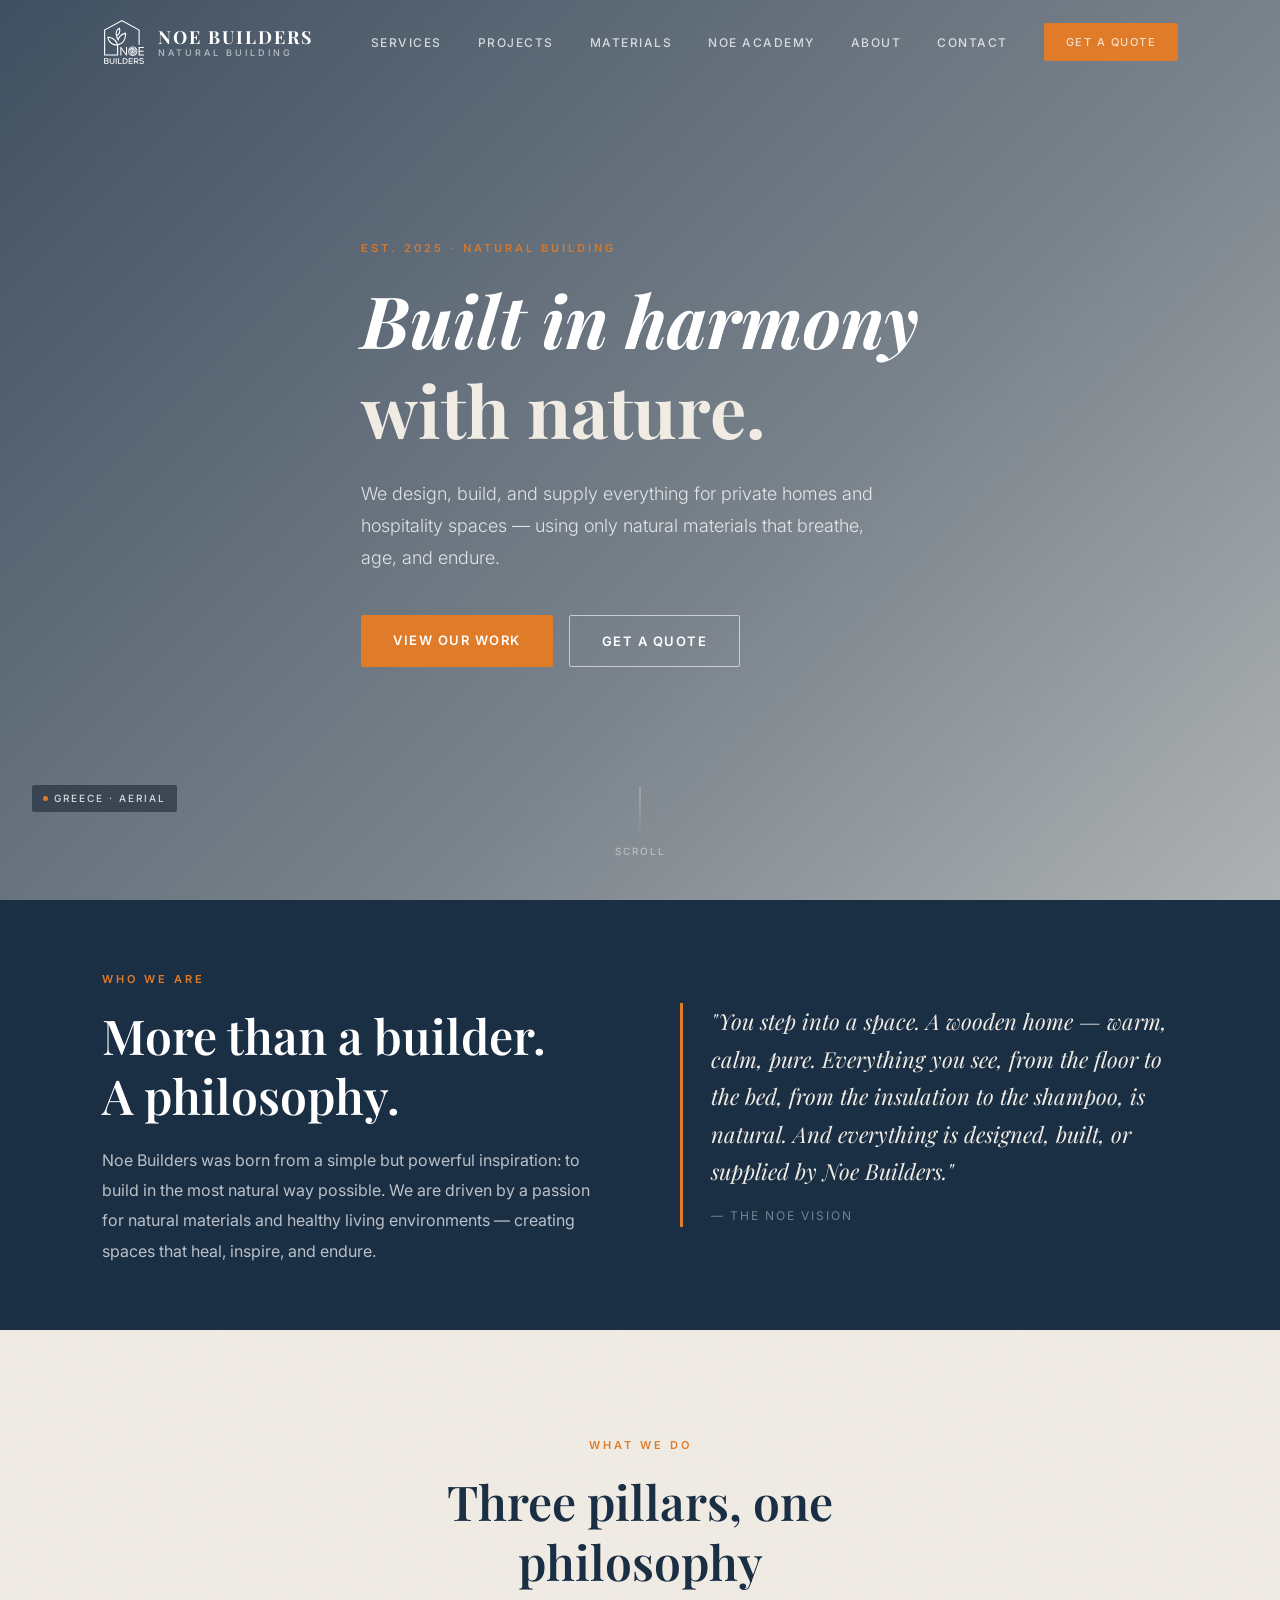
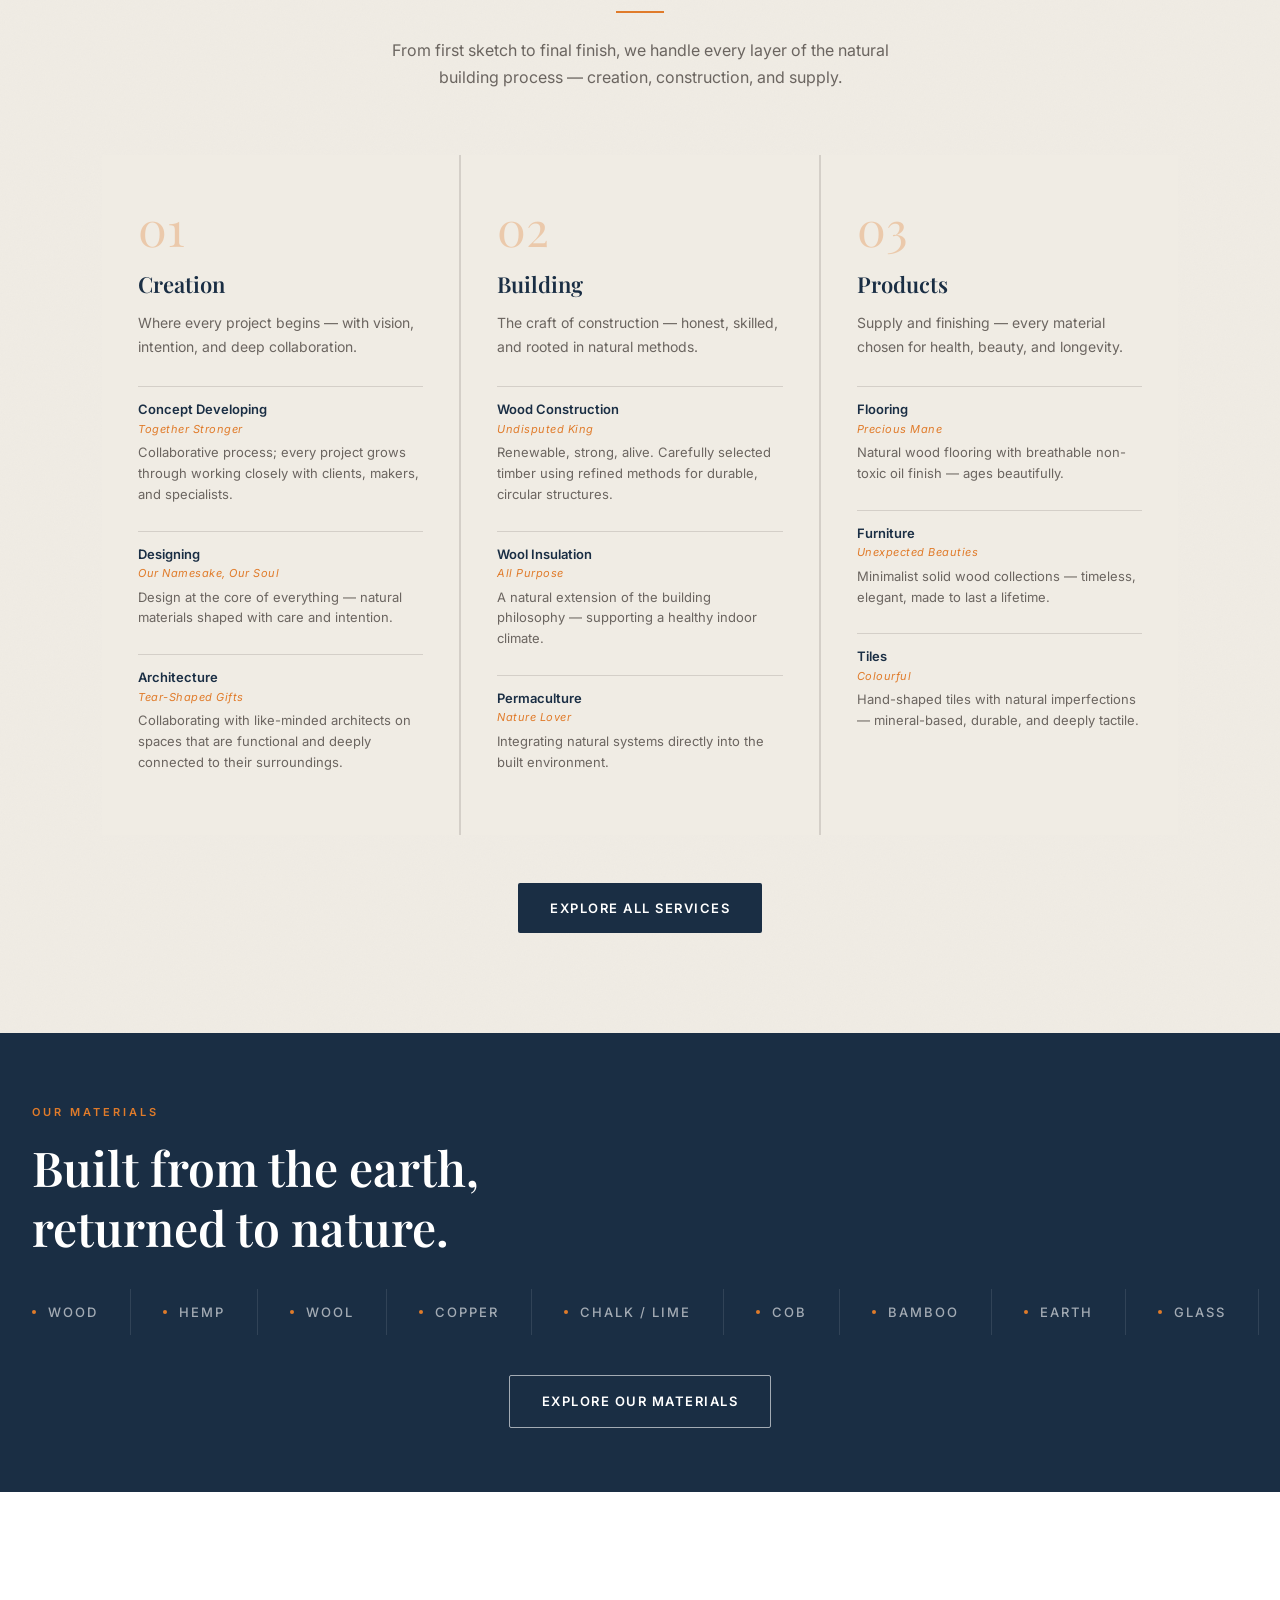
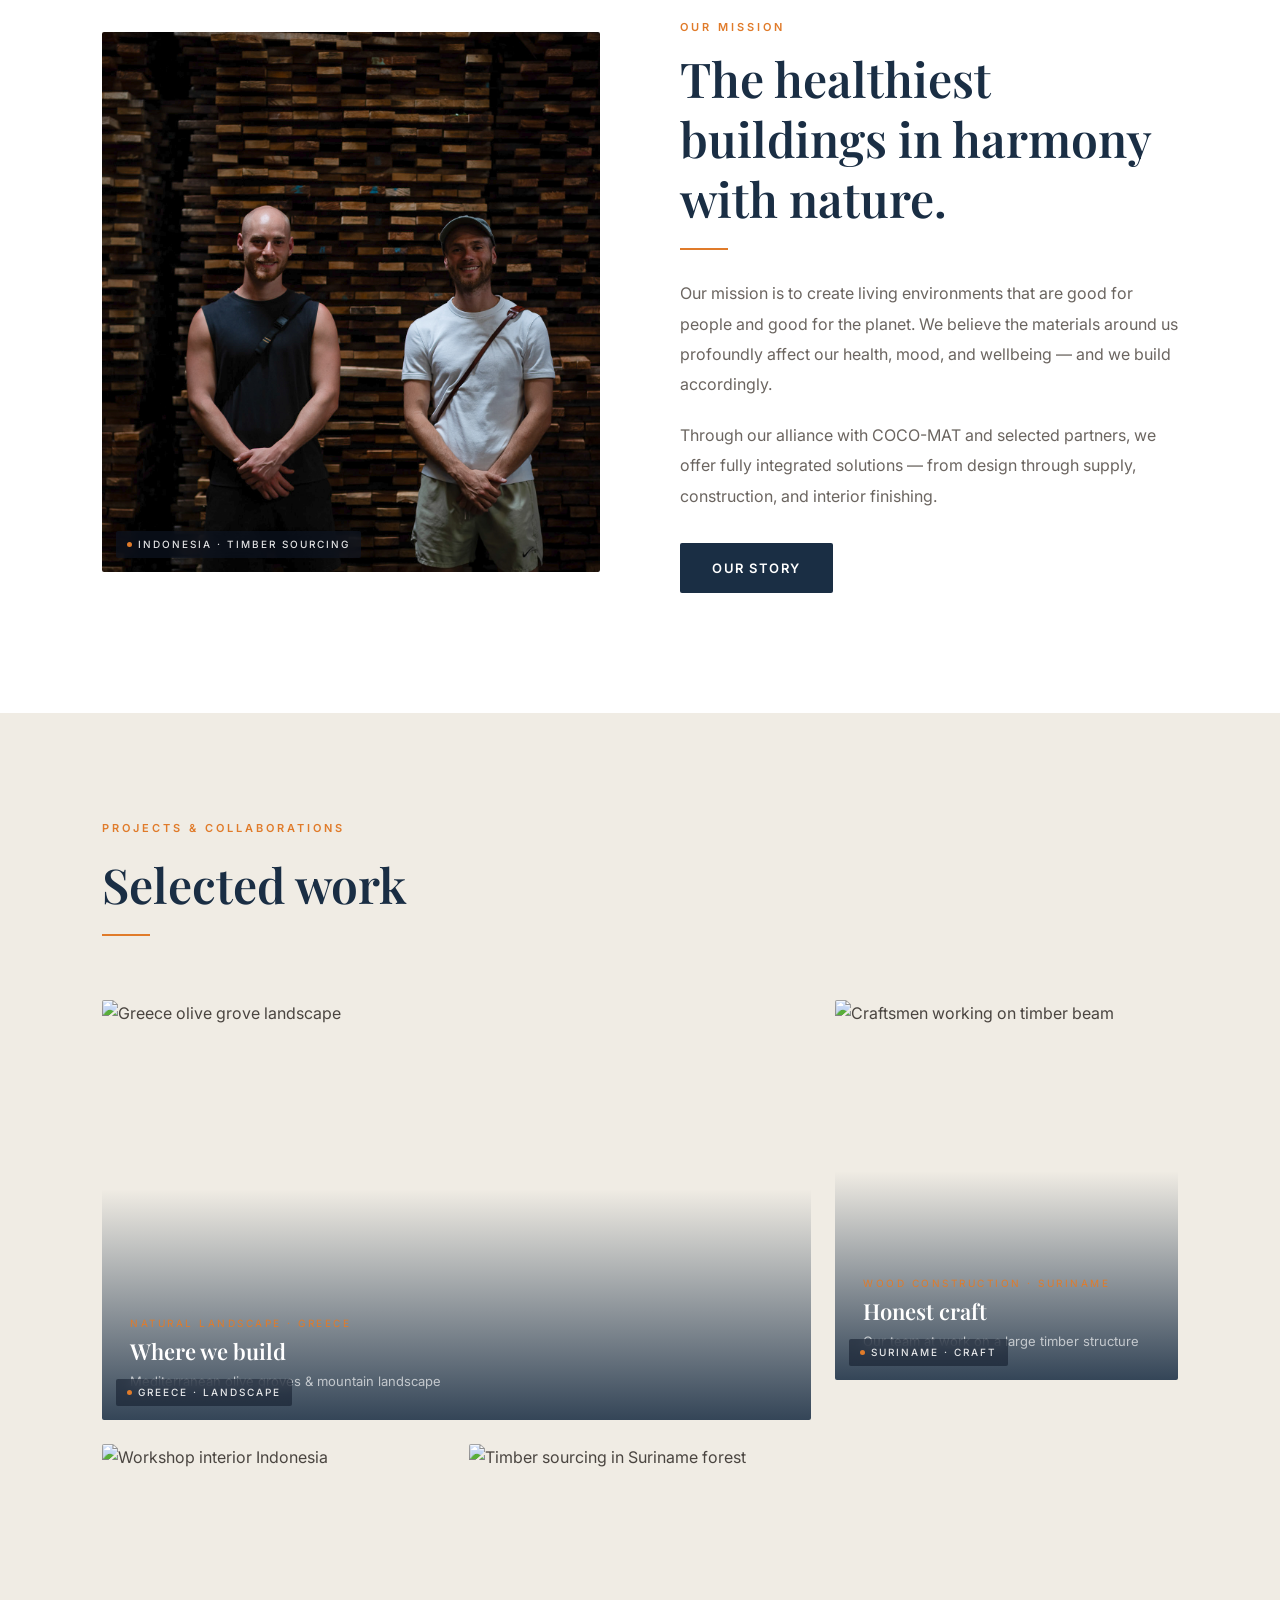
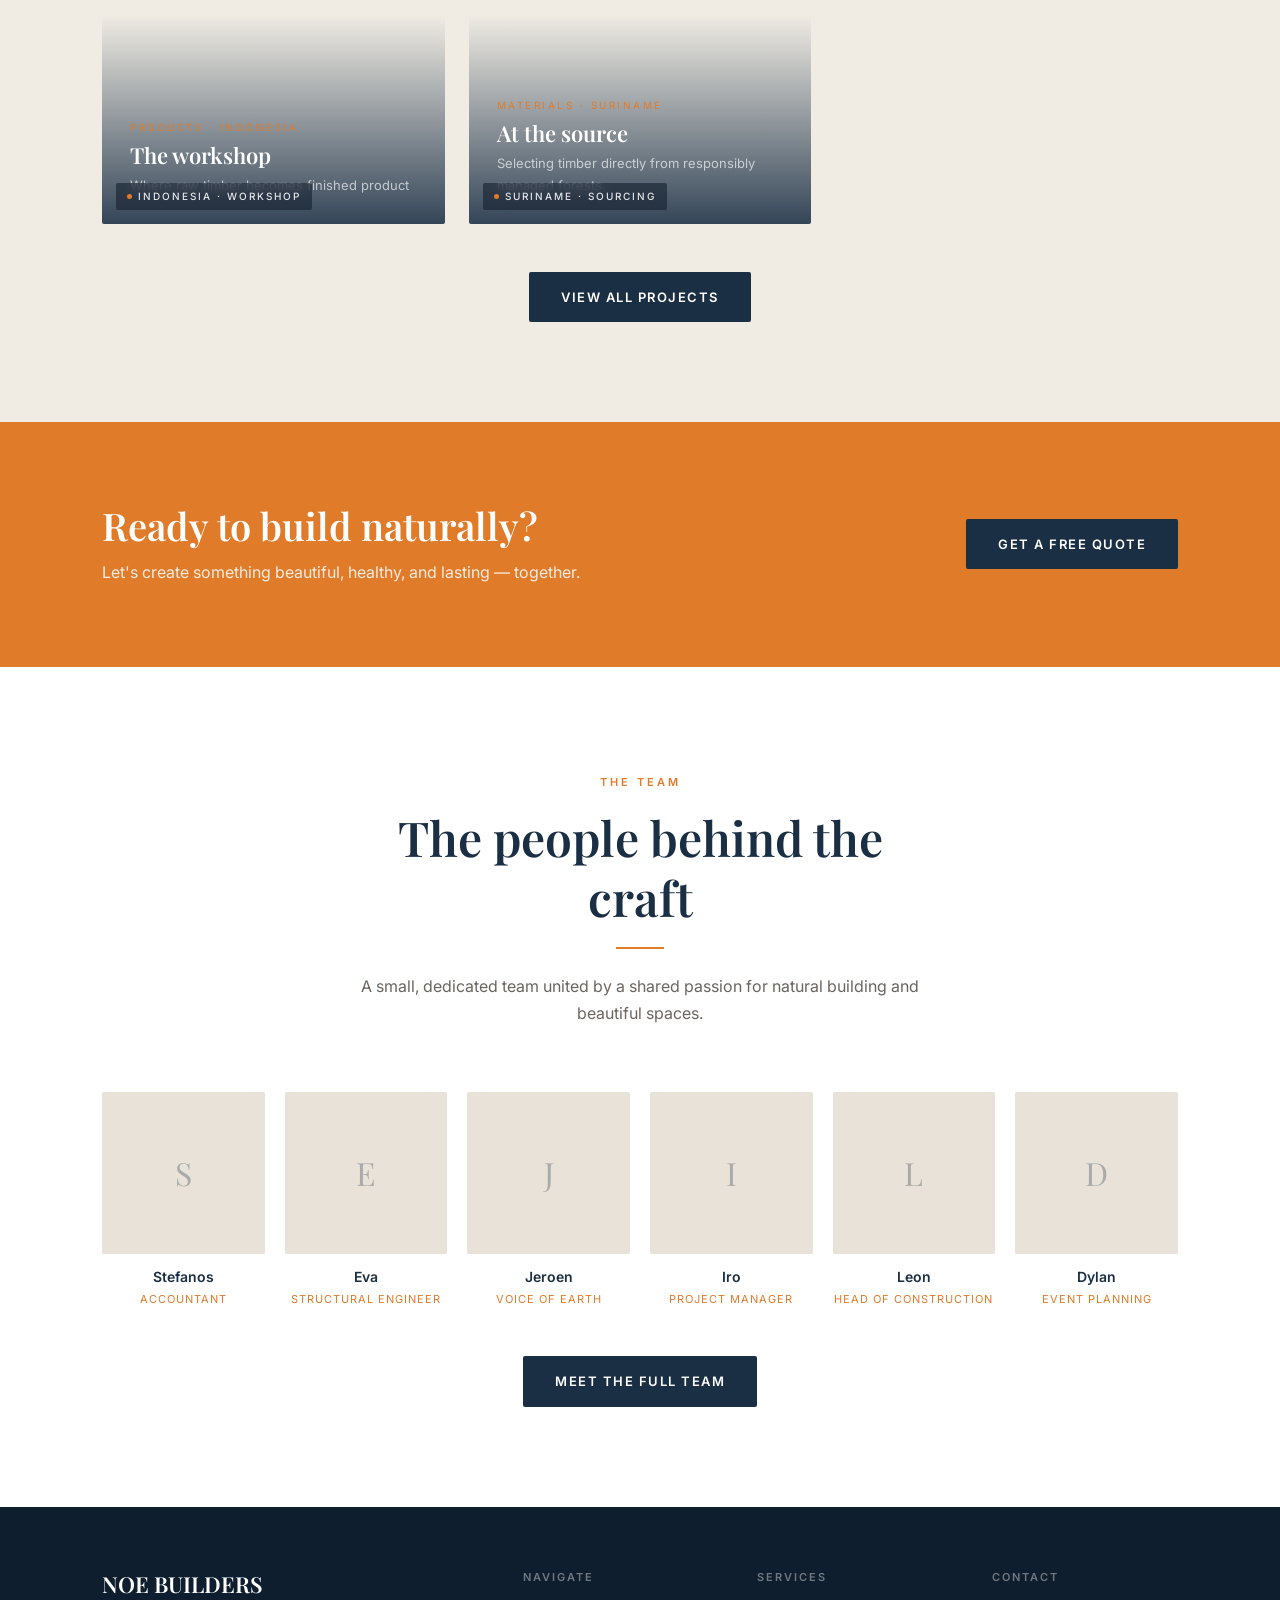
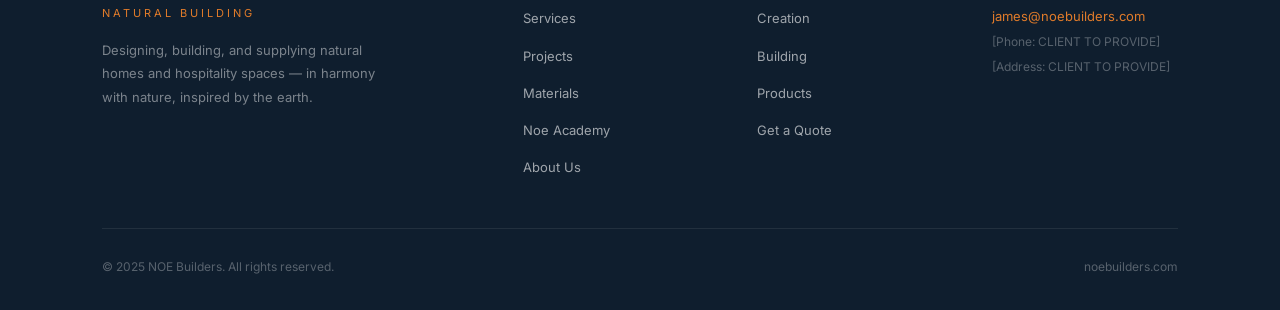
==== docs/index.html @ f9183881 "Add docs folder for GitHub Pages" ====
<!DOCTYPE html>
<html lang="en">
<head>
  <meta charset="UTF-8" />
  <meta name="viewport" content="width=device-width, initial-scale=1.0" />
  <title>NOE Builders — Natural Building</title>
  <meta name="description" content="NOE Builders — full-scale natural construction company designing, building, and supplying natural homes and hospitality spaces in harmony with nature." />
  <link rel="stylesheet" href="css/style.css" />
  <style>
    /* Fade-in animation */
    .fade-in { opacity: 0; transform: translateY(24px); transition: opacity 0.7s ease, transform 0.7s ease; }
    .fade-in.visible { opacity: 1; transform: translateY(0); }
    .fade-in-delay-1 { transition-delay: 0.1s; }
    .fade-in-delay-2 { transition-delay: 0.2s; }
    .fade-in-delay-3 { transition-delay: 0.3s; }
  </style>
</head>
<body>

  <!-- ══════════════════════════════════════════
       NAVIGATION
  ══════════════════════════════════════════ -->
  <nav class="navbar">
    <div class="container nav-inner">
      <a href="index.html" class="nav-logo">
        <div class="nav-logo-icon"><img src="images/logo.svg" alt="NOE Builders Logo" /></div>
        <div class="nav-logo-text">
          <span class="nav-logo-name">NOE BUILDERS</span>
          <span class="nav-logo-tagline">Natural Building</span>
        </div>
      </a>

      <ul class="nav-links">
        <li><a href="services.html">Services</a></li>
        <li><a href="projects.html">Projects</a></li>
        <li><a href="materials.html">Materials</a></li>
        <li><a href="academy.html">Noe Academy</a></li>
        <li><a href="about.html">About</a></li>
        <li><a href="contact.html">Contact</a></li>
        <li><a href="quote.html" class="btn btn-primary nav-cta">Get a Quote</a></li>
      </ul>

      <div class="hamburger" aria-label="Menu">
        <span></span><span></span><span></span>
      </div>
    </div>
  </nav>

  <!-- ══════════════════════════════════════════
       HERO
  ══════════════════════════════════════════ -->
  <section class="hero">
    <div class="hero-bg" style="background-image: url('images/projects/DJI_0879.jpg');"></div>
    <div class="hero-overlay"></div>
    <div class="hero-watermark">Greece · Aerial</div>
    <div class="container hero-content">
      <span class="section-label">Est. 2025 · Natural Building</span>
      <h1>Built in harmony<br><em>with nature.</em></h1>
      <p class="hero-sub">We design, build, and supply everything for private homes and hospitality spaces — using only natural materials that breathe, age, and endure.</p>
      <div class="hero-actions">
        <a href="projects.html" class="btn btn-primary">View Our Work</a>
        <a href="quote.html" class="btn btn-outline">Get a Quote</a>
      </div>
    </div>
    <div class="hero-scroll">
      <div class="scroll-line"></div>
      <span>Scroll</span>
    </div>
  </section>

  <!-- ══════════════════════════════════════════
       INTRO STRIP
  ══════════════════════════════════════════ -->
  <section class="intro-strip">
    <div class="container">
      <div class="intro-text fade-in">
        <span class="section-label" style="color:#e07b2a">Who We Are</span>
        <h2 style="color:#fff">More than a builder.<br>A philosophy.</h2>
        <p style="margin-top:16px">Noe Builders was born from a simple but powerful inspiration: to build in the most natural way possible. We are driven by a passion for natural materials and healthy living environments — creating spaces that heal, inspire, and endure.</p>
      </div>
      <div class="intro-quote fade-in fade-in-delay-1">
        <blockquote>
          "You step into a space. A wooden home — warm, calm, pure. Everything you see, from the floor to the bed, from the insulation to the shampoo, is natural. And everything is designed, built, or supplied by Noe Builders."
        </blockquote>
        <cite>— The NOE Vision</cite>
      </div>
    </div>
  </section>

  <!-- ══════════════════════════════════════════
       SERVICES OVERVIEW
  ══════════════════════════════════════════ -->
  <section class="services-overview">
    <div class="container">
      <div class="section-header fade-in">
        <span class="section-label">What We Do</span>
        <h2>Three pillars, one philosophy</h2>
        <div class="divider"></div>
        <p>From first sketch to final finish, we handle every layer of the natural building process — creation, construction, and supply.</p>
      </div>

      <div class="pillars">
        <!-- Pillar 1 -->
        <div class="pillar fade-in">
          <div class="pillar-num">01</div>
          <h3>Creation</h3>
          <p>Where every project begins — with vision, intention, and deep collaboration.</p>
          <div class="pillar-services">
            <div class="pillar-service">
              <h4>Concept Developing</h4>
              <div class="service-tagline">Together Stronger</div>
              <p>Collaborative process; every project grows through working closely with clients, makers, and specialists.</p>
            </div>
            <div class="pillar-service">
              <h4>Designing</h4>
              <div class="service-tagline">Our Namesake, Our Soul</div>
              <p>Design at the core of everything — natural materials shaped with care and intention.</p>
            </div>
            <div class="pillar-service">
              <h4>Architecture</h4>
              <div class="service-tagline">Tear-Shaped Gifts</div>
              <p>Collaborating with like-minded architects on spaces that are functional and deeply connected to their surroundings.</p>
            </div>
          </div>
        </div>

        <!-- Pillar 2 -->
        <div class="pillar fade-in fade-in-delay-1">
          <div class="pillar-num">02</div>
          <h3>Building</h3>
          <p>The craft of construction — honest, skilled, and rooted in natural methods.</p>
          <div class="pillar-services">
            <div class="pillar-service">
              <h4>Wood Construction</h4>
              <div class="service-tagline">Undisputed King</div>
              <p>Renewable, strong, alive. Carefully selected timber using refined methods for durable, circular structures.</p>
            </div>
            <div class="pillar-service">
              <h4>Wool Insulation</h4>
              <div class="service-tagline">All Purpose</div>
              <p>A natural extension of the building philosophy — supporting a healthy indoor climate.</p>
            </div>
            <div class="pillar-service">
              <h4>Permaculture</h4>
              <div class="service-tagline">Nature Lover</div>
              <p>Integrating natural systems directly into the built environment.</p>
            </div>
          </div>
        </div>

        <!-- Pillar 3 -->
        <div class="pillar fade-in fade-in-delay-2">
          <div class="pillar-num">03</div>
          <h3>Products</h3>
          <p>Supply and finishing — every material chosen for health, beauty, and longevity.</p>
          <div class="pillar-services">
            <div class="pillar-service">
              <h4>Flooring</h4>
              <div class="service-tagline">Precious Mane</div>
              <p>Natural wood flooring with breathable non-toxic oil finish — ages beautifully.</p>
            </div>
            <div class="pillar-service">
              <h4>Furniture</h4>
              <div class="service-tagline">Unexpected Beauties</div>
              <p>Minimalist solid wood collections — timeless, elegant, made to last a lifetime.</p>
            </div>
            <div class="pillar-service">
              <h4>Tiles</h4>
              <div class="service-tagline">Colourful</div>
              <p>Hand-shaped tiles with natural imperfections — mineral-based, durable, and deeply tactile.</p>
            </div>
          </div>
        </div>
      </div>

      <div style="text-align:center; margin-top:48px;" class="fade-in">
        <a href="services.html" class="btn btn-dark">Explore All Services</a>
      </div>
    </div>
  </section>

  <!-- ══════════════════════════════════════════
       MATERIALS TICKER
  ══════════════════════════════════════════ -->
  <section class="materials-strip">
    <div class="container section-header" style="text-align:left; max-width:100%; margin-bottom:32px;">
      <span class="section-label">Our Materials</span>
      <h2 style="color:#fff">Built from the earth,<br>returned to nature.</h2>
    </div>
    <div class="materials-ticker">
      <div class="materials-list" aria-hidden="true">
        <span class="material-tag">Wood</span>
        <span class="material-tag">Hemp</span>
        <span class="material-tag">Wool</span>
        <span class="material-tag">Copper</span>
        <span class="material-tag">Chalk / Lime</span>
        <span class="material-tag">Cob</span>
        <span class="material-tag">Bamboo</span>
        <span class="material-tag">Earth</span>
        <span class="material-tag">Glass</span>
        <span class="material-tag">Stone</span>
        <span class="material-tag">Straw</span>
        <span class="material-tag">Seaweed</span>
        <span class="material-tag">Wood</span>
        <span class="material-tag">Hemp</span>
        <span class="material-tag">Wool</span>
        <span class="material-tag">Copper</span>
        <span class="material-tag">Chalk / Lime</span>
        <span class="material-tag">Cob</span>
        <span class="material-tag">Bamboo</span>
        <span class="material-tag">Earth</span>
        <span class="material-tag">Glass</span>
        <span class="material-tag">Stone</span>
        <span class="material-tag">Straw</span>
        <span class="material-tag">Seaweed</span>
      </div>
    </div>
    <div style="text-align:center; margin-top:40px;">
      <a href="materials.html" class="btn btn-outline">Explore Our Materials</a>
    </div>
  </section>

  <!-- ══════════════════════════════════════════
       VISION / SPLIT SECTION
  ══════════════════════════════════════════ -->
  <section class="vision">
    <div class="container">
      <div class="vision-image fade-in watermark-wrap">
        <img src="images/projects/L1050656.jpg" alt="NOE Builders team at timber warehouse" />
        <span class="watermark">Indonesia · Timber sourcing</span>
      </div>
      <div class="vision-content fade-in fade-in-delay-1">
        <span class="section-label">Our Mission</span>
        <h2>The healthiest buildings in harmony with nature.</h2>
        <div class="divider"></div>
        <p>Our mission is to create living environments that are good for people and good for the planet. We believe the materials around us profoundly affect our health, mood, and wellbeing — and we build accordingly.</p>
        <p>Through our alliance with COCO-MAT and selected partners, we offer fully integrated solutions — from design through supply, construction, and interior finishing.</p>
        <a href="about.html" class="btn btn-dark" style="margin-top:12px">Our Story</a>
      </div>
    </div>
  </section>

  <!-- ══════════════════════════════════════════
       PROJECTS HIGHLIGHT
  ══════════════════════════════════════════ -->
  <section class="projects-highlight">
    <div class="container">
      <div class="section-header fade-in" style="text-align:left; margin-left:0;">
        <span class="section-label">Projects &amp; Collaborations</span>
        <h2>Selected work</h2>
        <div class="divider" style="margin-left:0"></div>
      </div>

      <div class="projects-grid">
        <div class="project-card fade-in watermark-wrap">
          <img src="images/projects/FORREST.jpg" alt="Greece olive grove landscape" />
          <span class="watermark">Greece · Landscape</span>
          <div class="project-card-overlay">
            <div class="project-card-type">Natural Landscape · Greece</div>
            <h3>Where we build</h3>
            <p>Mediterranean olive groves &amp; mountain landscape</p>
          </div>
        </div>
        <div class="project-card fade-in fade-in-delay-1 watermark-wrap">
          <img src="images/projects/WIP.jpg" alt="Craftsmen working on timber beam" />
          <span class="watermark">Suriname · Craft</span>
          <div class="project-card-overlay">
            <div class="project-card-type">Wood Construction · Suriname</div>
            <h3>Honest craft</h3>
            <p>Our team at work on a large timber structure</p>
          </div>
        </div>
        <div class="project-card fade-in watermark-wrap">
          <img src="images/projects/WORKSHOP.jpg" alt="Workshop interior Indonesia" />
          <span class="watermark">Indonesia · Workshop</span>
          <div class="project-card-overlay">
            <div class="project-card-type">Products · Indonesia</div>
            <h3>The workshop</h3>
            <p>Where raw timber becomes finished product</p>
          </div>
        </div>
        <div class="project-card fade-in fade-in-delay-1 watermark-wrap">
          <img src="images/projects/WOOD.jpg" alt="Timber sourcing in Suriname forest" />
          <span class="watermark">Suriname · Sourcing</span>
          <div class="project-card-overlay">
            <div class="project-card-type">Materials · Suriname</div>
            <h3>At the source</h3>
            <p>Selecting timber directly from responsibly managed forests</p>
          </div>
        </div>
      </div>

      <div class="projects-footer fade-in">
        <a href="projects.html" class="btn btn-dark">View All Projects</a>
      </div>
    </div>
  </section>

  <!-- ══════════════════════════════════════════
       PHILOSOPHY CTA STRIP
  ══════════════════════════════════════════ -->
  <section class="philosophy">
    <div class="container">
      <div class="philosophy-text">
        <h2>Ready to build naturally?</h2>
        <p>Let's create something beautiful, healthy, and lasting — together.</p>
      </div>
      <a href="quote.html" class="btn btn-dark">Get a Free Quote</a>
    </div>
  </section>

  <!-- ══════════════════════════════════════════
       TEAM PREVIEW
  ══════════════════════════════════════════ -->
  <section class="team-preview">
    <div class="container">
      <div class="section-header fade-in">
        <span class="section-label">The Team</span>
        <h2>The people behind the craft</h2>
        <div class="divider"></div>
        <p>A small, dedicated team united by a shared passion for natural building and beautiful spaces.</p>
      </div>

      <div class="team-grid">
        <div class="team-card fade-in">
          <div class="team-avatar">
            <div class="team-avatar-placeholder">S</div>
          </div>
          <h4>Stefanos</h4>
          <div class="team-role">Accountant</div>
        </div>
        <div class="team-card fade-in fade-in-delay-1">
          <div class="team-avatar">
            <div class="team-avatar-placeholder">E</div>
          </div>
          <h4>Eva</h4>
          <div class="team-role">Structural Engineer</div>
        </div>
        <div class="team-card fade-in fade-in-delay-2">
          <div class="team-avatar">
            <div class="team-avatar-placeholder">J</div>
          </div>
          <h4>Jeroen</h4>
          <div class="team-role">Voice of Earth</div>
        </div>
        <div class="team-card fade-in">
          <div class="team-avatar">
            <div class="team-avatar-placeholder">I</div>
          </div>
          <h4>Iro</h4>
          <div class="team-role">Project Manager</div>
        </div>
        <div class="team-card fade-in fade-in-delay-1">
          <div class="team-avatar">
            <div class="team-avatar-placeholder">L</div>
          </div>
          <h4>Leon</h4>
          <div class="team-role">Head of Construction</div>
        </div>
        <div class="team-card fade-in fade-in-delay-2">
          <div class="team-avatar">
            <div class="team-avatar-placeholder">D</div>
          </div>
          <h4>Dylan</h4>
          <div class="team-role">Event Planning</div>
        </div>
      </div>

      <div style="text-align:center; margin-top:48px;" class="fade-in">
        <a href="about.html" class="btn btn-dark">Meet the Full Team</a>
      </div>
    </div>
  </section>

  <!-- ══════════════════════════════════════════
       FOOTER
  ══════════════════════════════════════════ -->
  <footer class="footer">
    <div class="container">
      <div class="footer-grid">
        <div class="footer-brand">
          <h3>NOE BUILDERS</h3>
          <div class="tagline">Natural Building</div>
          <p>Designing, building, and supplying natural homes and hospitality spaces — in harmony with nature, inspired by the earth.</p>
        </div>
        <div class="footer-col">
          <h4>Navigate</h4>
          <ul>
            <li><a href="services.html">Services</a></li>
            <li><a href="projects.html">Projects</a></li>
            <li><a href="materials.html">Materials</a></li>
            <li><a href="academy.html">Noe Academy</a></li>
            <li><a href="about.html">About Us</a></li>
          </ul>
        </div>
        <div class="footer-col">
          <h4>Services</h4>
          <ul>
            <li><a href="services.html#creation">Creation</a></li>
            <li><a href="services.html#building">Building</a></li>
            <li><a href="services.html#products">Products</a></li>
            <li><a href="quote.html">Get a Quote</a></li>
          </ul>
        </div>
        <div class="footer-col footer-contact">
          <h4>Contact</h4>
          <p>
            <a href="mailto:james@noebuilders.com">james@noebuilders.com</a><br />
            <span style="color:rgba(255,255,255,0.3); font-size:12px">[Phone: CLIENT TO PROVIDE]</span><br />
            <span style="color:rgba(255,255,255,0.3); font-size:12px">[Address: CLIENT TO PROVIDE]</span>
          </p>
        </div>
      </div>
      <div class="footer-bottom">
        <p>&copy; 2025 NOE Builders. All rights reserved.</p>
        <p>noebuilders.com</p>
      </div>
    </div>
  </footer>

  <script src="js/main.js"></script>
</body>
</html>
---- docs/css/style.css ----
/* ============================================================
   NOE BUILDERS — Global Stylesheet
   Colors: #1a2e44 navy | #e07b2a orange | #f0ece4 linen | #4a4540 text
   ============================================================ */

@import url('https://fonts.googleapis.com/css2?family=Playfair+Display:ital,wght@0,400;0,600;0,700;1,400&family=Inter:wght@300;400;500;600&display=swap');

/* ── Reset ── */
*, *::before, *::after { box-sizing: border-box; margin: 0; padding: 0; }
html { scroll-behavior: smooth; }

body {
  font-family: 'Inter', sans-serif;
  font-weight: 400;
  color: #4a4540;
  background: #f0ece4;
  line-height: 1.7;
  font-size: 16px;
  /* Subtle linen texture via CSS noise */
  background-image: url("data:image/svg+xml,%3Csvg xmlns='http://www.w3.org/2000/svg' width='400' height='400'%3E%3Cfilter id='n'%3E%3CfeTurbulence type='fractalNoise' baseFrequency='0.75' numOctaves='4' stitchTiles='stitch'/%3E%3CfeColorMatrix type='saturate' values='0'/%3E%3C/filter%3E%3Crect width='400' height='400' filter='url(%23n)' opacity='0.03'/%3E%3C/svg%3E");
}

img { display: block; width: 100%; object-fit: cover; }
a { color: inherit; text-decoration: none; }
ul { list-style: none; }

/* ── Typography ── */
h1, h2, h3, h4 {
  font-family: 'Playfair Display', Georgia, serif;
  color: #1a2e44;
  line-height: 1.25;
}

h1 { font-size: clamp(38px, 6vw, 72px); font-weight: 700; }
h2 { font-size: clamp(28px, 4vw, 48px); font-weight: 600; }
h3 { font-size: clamp(20px, 2.5vw, 28px); font-weight: 600; }
h4 { font-size: 18px; font-weight: 600; }

p { color: #4a4540; }

/* ── Utility ── */
.container {
  max-width: 1140px;
  margin: 0 auto;
  padding: 0 32px;
}

.section-label {
  display: inline-block;
  font-size: 11px;
  font-weight: 600;
  letter-spacing: 3px;
  text-transform: uppercase;
  color: #e07b2a;
  margin-bottom: 16px;
}

.divider {
  width: 48px;
  height: 2px;
  background: #e07b2a;
  margin: 20px 0 32px;
}

/* ── Buttons ── */
.btn {
  display: inline-block;
  padding: 14px 32px;
  border-radius: 2px;
  font-family: 'Inter', sans-serif;
  font-size: 13px;
  font-weight: 600;
  letter-spacing: 1.5px;
  text-transform: uppercase;
  cursor: pointer;
  border: none;
  transition: all 0.25s ease;
}

.btn-primary {
  background: #e07b2a;
  color: #fff;
}
.btn-primary:hover { background: #c56820; }

.btn-outline {
  background: transparent;
  color: #fff;
  border: 1.5px solid rgba(255,255,255,0.6);
}
.btn-outline:hover {
  background: #fff;
  color: #1a2e44;
  border-color: #fff;
}

.btn-dark {
  background: #1a2e44;
  color: #fff;
}
.btn-dark:hover { background: #0f1e2e; }

/* ============================================================
   NAVIGATION
   ============================================================ */
.navbar {
  position: fixed;
  top: 0;
  left: 0;
  right: 0;
  z-index: 1000;
  padding: 20px 0;
  transition: background 0.3s ease, padding 0.3s ease, box-shadow 0.3s ease;
}

.navbar.scrolled {
  background: #1a2e44;
  padding: 14px 0;
  box-shadow: 0 2px 20px rgba(0,0,0,0.15);
}

.nav-inner {
  display: flex;
  align-items: center;
  justify-content: space-between;
}

.nav-logo {
  display: flex;
  align-items: center;
  gap: 12px;
}

.nav-logo-icon {
  width: 44px;
  height: 44px;
  display: flex;
  align-items: center;
  justify-content: center;
}

.nav-logo-icon img {
  width: 44px;
  height: 44px;
  object-fit: contain;
  filter: brightness(0) invert(1);
}

.nav-logo-text {
  display: flex;
  flex-direction: column;
  line-height: 1;
}

.nav-logo-name {
  font-family: 'Playfair Display', serif;
  font-size: 18px;
  font-weight: 700;
  color: #fff;
  letter-spacing: 2px;
}

.nav-logo-tagline {
  font-size: 9px;
  font-weight: 500;
  letter-spacing: 3px;
  text-transform: uppercase;
  color: rgba(255,255,255,0.6);
  margin-top: 2px;
}

.nav-links {
  display: flex;
  align-items: center;
  gap: 36px;
}

.nav-links a {
  font-size: 12px;
  font-weight: 500;
  letter-spacing: 1.5px;
  text-transform: uppercase;
  color: rgba(255,255,255,0.75);
  transition: color 0.2s;
}

.nav-links a:hover { color: #fff; }

.nav-cta {
  padding: 10px 22px !important;
  font-size: 11px !important;
}

.hamburger {
  display: none;
  flex-direction: column;
  gap: 5px;
  cursor: pointer;
  padding: 4px;
}
.hamburger span {
  display: block;
  width: 24px;
  height: 2px;
  background: #fff;
  transition: all 0.3s;
}

/* ============================================================
   HERO
   ============================================================ */
.hero {
  position: relative;
  height: 100vh;
  min-height: 640px;
  display: flex;
  align-items: center;
  overflow: hidden;
}

.hero-bg {
  position: absolute;
  inset: 0;
  background: url('https://images.unsplash.com/photo-1518780664697-55e3ad937233?w=1600&q=80') center/cover no-repeat;
}

.hero-overlay {
  position: absolute;
  inset: 0;
  background: linear-gradient(
    135deg,
    rgba(26, 46, 68, 0.82) 0%,
    rgba(26, 46, 68, 0.55) 60%,
    rgba(26, 46, 68, 0.3) 100%
  );
}

.hero-content {
  position: relative;
  z-index: 1;
  max-width: 700px;
}

.hero-content .section-label { color: rgba(224, 123, 42, 0.9); }

.hero h1 {
  color: #fff;
  margin-bottom: 24px;
  font-style: italic;
}

.hero h1 em {
  font-style: normal;
  color: #f0ece4;
}

.hero-sub {
  font-size: 18px;
  color: rgba(255,255,255,0.8);
  margin-bottom: 40px;
  max-width: 520px;
  font-weight: 300;
  line-height: 1.8;
}

.hero-actions { display: flex; gap: 16px; flex-wrap: wrap; }

.hero-scroll {
  position: absolute;
  bottom: 40px;
  left: 50%;
  transform: translateX(-50%);
  z-index: 1;
  display: flex;
  flex-direction: column;
  align-items: center;
  gap: 8px;
  color: rgba(255,255,255,0.5);
  font-size: 10px;
  letter-spacing: 2px;
  text-transform: uppercase;
}

.scroll-line {
  width: 1px;
  height: 48px;
  background: linear-gradient(to bottom, rgba(255,255,255,0.5), transparent);
  animation: scrollPulse 2s ease-in-out infinite;
}

@keyframes scrollPulse {
  0%, 100% { opacity: 0.4; transform: scaleY(1); }
  50% { opacity: 1; transform: scaleY(1.1); }
}

/* ============================================================
   INTRO STRIP
   ============================================================ */
.intro-strip {
  background: #1a2e44;
  padding: 64px 0;
}

.intro-strip .container {
  display: grid;
  grid-template-columns: 1fr 1fr;
  gap: 80px;
  align-items: center;
}

.intro-text h2 { color: #fff; margin-bottom: 20px; }
.intro-text p { color: rgba(255,255,255,0.7); font-size: 16px; line-height: 1.9; }

.intro-quote {
  border-left: 3px solid #e07b2a;
  padding-left: 28px;
}

.intro-quote blockquote {
  font-family: 'Playfair Display', serif;
  font-style: italic;
  font-size: clamp(18px, 2vw, 22px);
  color: #f0ece4;
  line-height: 1.7;
}

.intro-quote cite {
  display: block;
  margin-top: 16px;
  font-size: 12px;
  letter-spacing: 2px;
  text-transform: uppercase;
  color: rgba(255,255,255,0.4);
  font-style: normal;
}

/* ============================================================
   SERVICES OVERVIEW
   ============================================================ */
.services-overview {
  padding: 100px 0;
}

.section-header {
  text-align: center;
  max-width: 560px;
  margin: 0 auto 64px;
}

.section-header .divider { margin: 20px auto 24px; }
.section-header p { color: #6b6560; font-size: 16px; }

.pillars {
  display: grid;
  grid-template-columns: repeat(3, 1fr);
  gap: 2px;
  background: #d4cfc8;
}

.pillar {
  background: #f0ece4;
  padding: 48px 36px;
  transition: background 0.3s;
}

.pillar:hover { background: #fff; }

.pillar-num {
  font-family: 'Playfair Display', serif;
  font-size: 48px;
  color: #e07b2a;
  opacity: 0.3;
  line-height: 1;
  margin-bottom: 20px;
}

.pillar h3 { margin-bottom: 12px; font-size: 22px; }
.pillar > p { color: #6b6560; font-size: 14px; margin-bottom: 28px; }

.pillar-services { display: flex; flex-direction: column; gap: 12px; }

.pillar-service {
  padding: 14px 0;
  border-top: 1px solid #d4cfc8;
}

.pillar-service h4 {
  font-family: 'Inter', sans-serif;
  font-size: 13px;
  font-weight: 600;
  color: #1a2e44;
  margin-bottom: 2px;
}

.pillar-service .service-tagline {
  font-size: 11px;
  color: #e07b2a;
  font-style: italic;
  letter-spacing: 0.5px;
}

.pillar-service p {
  font-size: 13px;
  color: #6b6560;
  margin-top: 4px;
  line-height: 1.6;
}

/* ============================================================
   MATERIALS STRIP
   ============================================================ */
.materials-strip {
  background: #1a2e44;
  padding: 64px 0;
  overflow: hidden;
}

.materials-strip .section-header { margin-bottom: 40px; }
.materials-strip .section-header h2 { color: #fff; }
.materials-strip .section-header p { color: rgba(255,255,255,0.6); }

.materials-ticker {
  display: flex;
  gap: 0;
  overflow: hidden;
}

.materials-list {
  display: flex;
  gap: 0;
  animation: ticker 18s linear infinite;
  white-space: nowrap;
  flex-shrink: 0;
}

.material-tag {
  display: inline-flex;
  align-items: center;
  gap: 12px;
  padding: 12px 32px;
  font-size: 13px;
  font-weight: 500;
  letter-spacing: 2px;
  text-transform: uppercase;
  color: rgba(255,255,255,0.6);
  border-right: 1px solid rgba(255,255,255,0.1);
}

.material-tag::before {
  content: '';
  width: 4px;
  height: 4px;
  border-radius: 50%;
  background: #e07b2a;
  flex-shrink: 0;
}

@keyframes ticker {
  0% { transform: translateX(0); }
  100% { transform: translateX(-50%); }
}

/* ============================================================
   VISION SECTION
   ============================================================ */
.vision {
  padding: 120px 0;
  background: #fff;
}

.vision .container {
  display: grid;
  grid-template-columns: 1fr 1fr;
  gap: 80px;
  align-items: center;
}

.vision-image {
  height: 540px;
  border-radius: 2px;
  overflow: hidden;
}

.vision-image img {
  height: 100%;
  transition: transform 0.6s ease;
}

.vision-image:hover img { transform: scale(1.03); }

.vision-content .section-label { margin-bottom: 12px; }
.vision-content h2 { margin-bottom: 8px; }
.vision-content .divider { margin: 20px 0 28px; }
.vision-content p { color: #6b6560; line-height: 1.9; margin-bottom: 20px; }

/* ============================================================
   PROJECTS HIGHLIGHT
   ============================================================ */
.projects-highlight {
  padding: 100px 0;
  background: #f0ece4;
}

.projects-grid {
  display: grid;
  grid-template-columns: repeat(3, 1fr);
  gap: 24px;
  margin-top: 56px;
}

.project-card {
  position: relative;
  height: 380px;
  overflow: hidden;
  border-radius: 2px;
  cursor: pointer;
}

.project-card:first-child {
  grid-column: span 2;
  height: 420px;
}

.project-card img {
  height: 100%;
  transition: transform 0.5s ease;
}

.project-card:hover img { transform: scale(1.06); }

.project-card-overlay {
  position: absolute;
  inset: 0;
  background: linear-gradient(to top, rgba(26,46,68,0.88) 0%, transparent 55%);
  display: flex;
  flex-direction: column;
  justify-content: flex-end;
  padding: 28px;
}

.project-card-type {
  font-size: 10px;
  letter-spacing: 2.5px;
  text-transform: uppercase;
  color: #e07b2a;
  margin-bottom: 6px;
}

.project-card h3 {
  font-size: 22px;
  color: #fff;
  margin-bottom: 4px;
}

.project-card p {
  font-size: 13px;
  color: rgba(255,255,255,0.65);
}

.projects-footer {
  text-align: center;
  margin-top: 48px;
}

/* ============================================================
   PHILOSOPHY STRIP
   ============================================================ */
.philosophy {
  padding: 80px 0;
  background: #e07b2a;
}

.philosophy .container {
  display: flex;
  align-items: center;
  justify-content: space-between;
  gap: 40px;
  flex-wrap: wrap;
}

.philosophy-text h2 {
  color: #fff;
  font-size: clamp(24px, 3vw, 38px);
}

.philosophy-text p {
  color: rgba(255,255,255,0.85);
  margin-top: 10px;
  font-size: 16px;
}

/* ============================================================
   TEAM PREVIEW
   ============================================================ */
.team-preview {
  padding: 100px 0;
  background: #fff;
}

.team-grid {
  display: grid;
  grid-template-columns: repeat(6, 1fr);
  gap: 20px;
  margin-top: 56px;
}

.team-card {
  text-align: center;
}

.team-avatar {
  width: 100%;
  aspect-ratio: 1;
  border-radius: 2px;
  background: #e8e2d8;
  margin-bottom: 14px;
  overflow: hidden;
  position: relative;
}

.team-avatar-placeholder {
  position: absolute;
  inset: 0;
  display: flex;
  align-items: center;
  justify-content: center;
  font-family: 'Playfair Display', serif;
  font-size: 32px;
  color: #1a2e44;
  opacity: 0.3;
}

.team-card h4 {
  font-family: 'Inter', sans-serif;
  font-size: 14px;
  font-weight: 600;
  color: #1a2e44;
  margin-bottom: 4px;
}

.team-card .team-role {
  font-size: 11px;
  color: #e07b2a;
  letter-spacing: 1px;
  text-transform: uppercase;
}

/* ============================================================
   FOOTER
   ============================================================ */
.footer {
  background: #0f1e2e;
  padding: 64px 0 32px;
}

.footer-grid {
  display: grid;
  grid-template-columns: 2fr 1fr 1fr 1fr;
  gap: 48px;
  margin-bottom: 48px;
}

.footer-brand h3 {
  font-family: 'Playfair Display', serif;
  font-size: 22px;
  color: #fff;
  margin-bottom: 6px;
}

.footer-brand .tagline {
  font-size: 11px;
  letter-spacing: 3px;
  text-transform: uppercase;
  color: #e07b2a;
  margin-bottom: 16px;
}

.footer-brand p {
  color: rgba(255,255,255,0.45);
  font-size: 13px;
  line-height: 1.8;
  max-width: 280px;
}

.footer-col h4 {
  font-family: 'Inter', sans-serif;
  font-size: 11px;
  font-weight: 600;
  letter-spacing: 2px;
  text-transform: uppercase;
  color: rgba(255,255,255,0.4);
  margin-bottom: 20px;
}

.footer-col ul { display: flex; flex-direction: column; gap: 10px; }

.footer-col ul li a {
  font-size: 13px;
  color: rgba(255,255,255,0.6);
  transition: color 0.2s;
}

.footer-col ul li a:hover { color: #fff; }

.footer-contact p {
  font-size: 13px;
  color: rgba(255,255,255,0.6);
  line-height: 1.9;
}

.footer-contact a { color: #e07b2a; }

.footer-bottom {
  border-top: 1px solid rgba(255,255,255,0.08);
  padding-top: 28px;
  display: flex;
  justify-content: space-between;
  align-items: center;
  flex-wrap: wrap;
  gap: 12px;
}

.footer-bottom p {
  font-size: 12px;
  color: rgba(255,255,255,0.3);
}

/* ============================================================
   FORMS (shared)
   ============================================================ */
.form-group {
  display: flex;
  flex-direction: column;
  gap: 6px;
}

.form-group label {
  font-size: 11px;
  font-weight: 600;
  letter-spacing: 1.5px;
  text-transform: uppercase;
  color: #1a2e44;
}

.form-group input,
.form-group textarea,
.form-group select {
  padding: 12px 16px;
  border: 1.5px solid #d4cfc8;
  border-radius: 2px;
  background: #faf8f5;
  font-family: 'Inter', sans-serif;
  font-size: 14px;
  color: #4a4540;
  transition: border-color 0.2s;
}

.form-group input:focus,
.form-group textarea:focus,
.form-group select:focus {
  outline: none;
  border-color: #e07b2a;
  background: #fff;
}

.form-group textarea { min-height: 130px; resize: vertical; }

/* ============================================================
   PAGE HERO (inner pages)
   ============================================================ */
.page-hero {
  padding: 160px 0 80px;
  background: #1a2e44;
  text-align: center;
}

.page-hero h1 { color: #fff; margin-bottom: 16px; }
.page-hero p { color: rgba(255,255,255,0.65); font-size: 18px; max-width: 560px; margin: 0 auto; }

/* ============================================================
   RESPONSIVE
   ============================================================ */
@media (max-width: 1024px) {
  .team-grid { grid-template-columns: repeat(3, 1fr); }
  .footer-grid { grid-template-columns: 1fr 1fr; }
}

@media (max-width: 768px) {
  .container { padding: 0 20px; }

  .nav-links { display: none; }
  .hamburger { display: flex; }

  .nav-links.open {
    display: flex;
    flex-direction: column;
    position: fixed;
    top: 0; left: 0; right: 0; bottom: 0;
    background: #1a2e44;
    justify-content: center;
    align-items: center;
    gap: 32px;
    z-index: 999;
  }

  .nav-links.open a { font-size: 18px; }

  .intro-strip .container { grid-template-columns: 1fr; gap: 40px; }
  .pillars { grid-template-columns: 1fr; }
  .vision .container { grid-template-columns: 1fr; }
  .vision-image { height: 300px; }
  .projects-grid { grid-template-columns: 1fr; }
  .project-card:first-child { grid-column: span 1; }
  .team-grid { grid-template-columns: repeat(3, 1fr); }
  .footer-grid { grid-template-columns: 1fr; }
  .philosophy .container { flex-direction: column; text-align: center; }
}

@media (max-width: 480px) {
  .hero-actions { flex-direction: column; }
  .team-grid { grid-template-columns: repeat(2, 1fr); }
}

/* ── Watermark ── */
.watermark-wrap {
  position: relative;
  overflow: hidden;
}

.watermark {
  position: absolute;
  bottom: 14px;
  left: 14px;
  background: rgba(15, 25, 40, 0.55);
  color: rgba(255,255,255,0.88);
  font-size: 10px;
  font-weight: 500;
  letter-spacing: 2px;
  text-transform: uppercase;
  padding: 5px 11px;
  border-radius: 2px;
  backdrop-filter: blur(6px);
  font-family: 'Inter', sans-serif;
  pointer-events: none;
  z-index: 5;
  display: flex;
  align-items: center;
  gap: 6px;
}

.watermark::before {
  content: '';
  display: inline-block;
  width: 5px;
  height: 5px;
  background: #e07b2a;
  border-radius: 50%;
  flex-shrink: 0;
}

.hero-watermark {
  position: absolute;
  bottom: 88px;
  left: 32px;
  z-index: 2;
  background: rgba(15, 25, 40, 0.5);
  color: rgba(255,255,255,0.8);
  font-size: 10px;
  font-weight: 500;
  letter-spacing: 2px;
  text-transform: uppercase;
  padding: 5px 11px;
  border-radius: 2px;
  backdrop-filter: blur(6px);
  font-family: 'Inter', sans-serif;
  display: flex;
  align-items: center;
  gap: 6px;
}

.hero-watermark::before {
  content: '';
  display: inline-block;
  width: 5px;
  height: 5px;
  background: #e07b2a;
  border-radius: 50%;
}
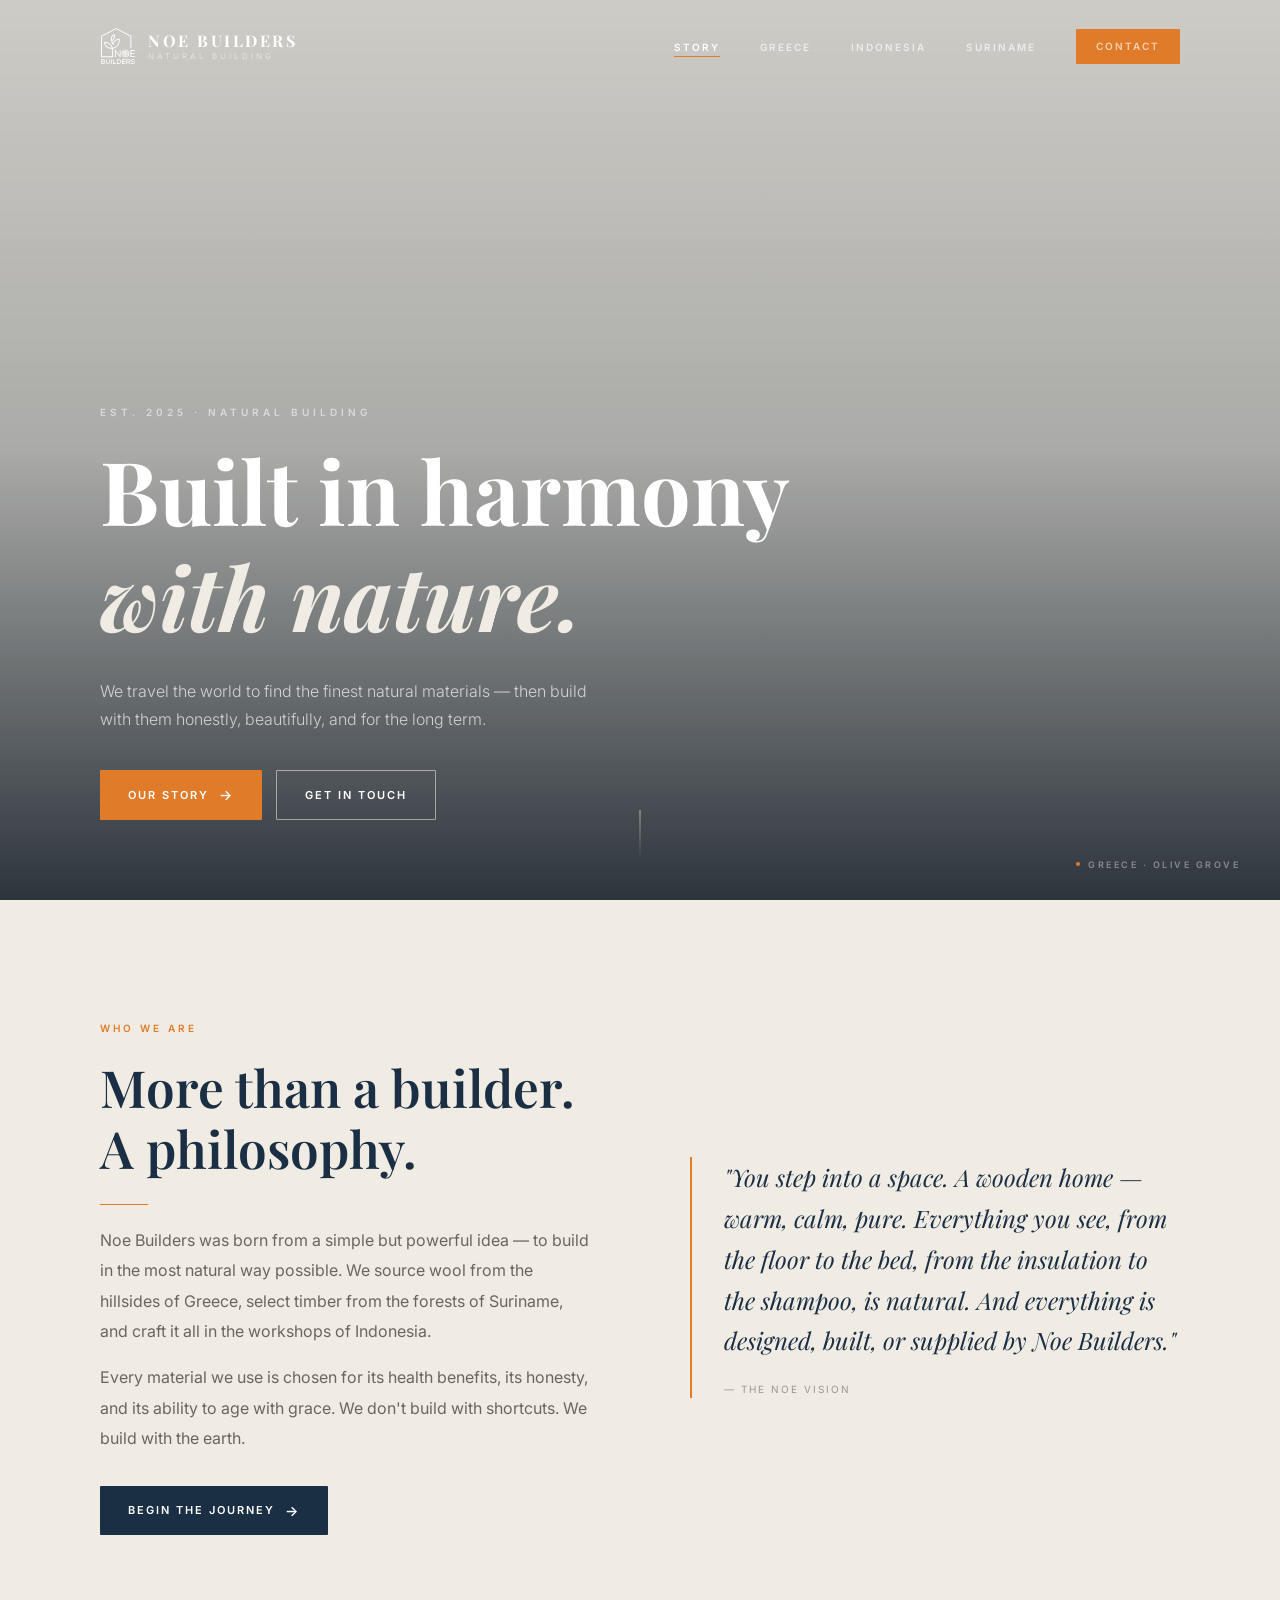
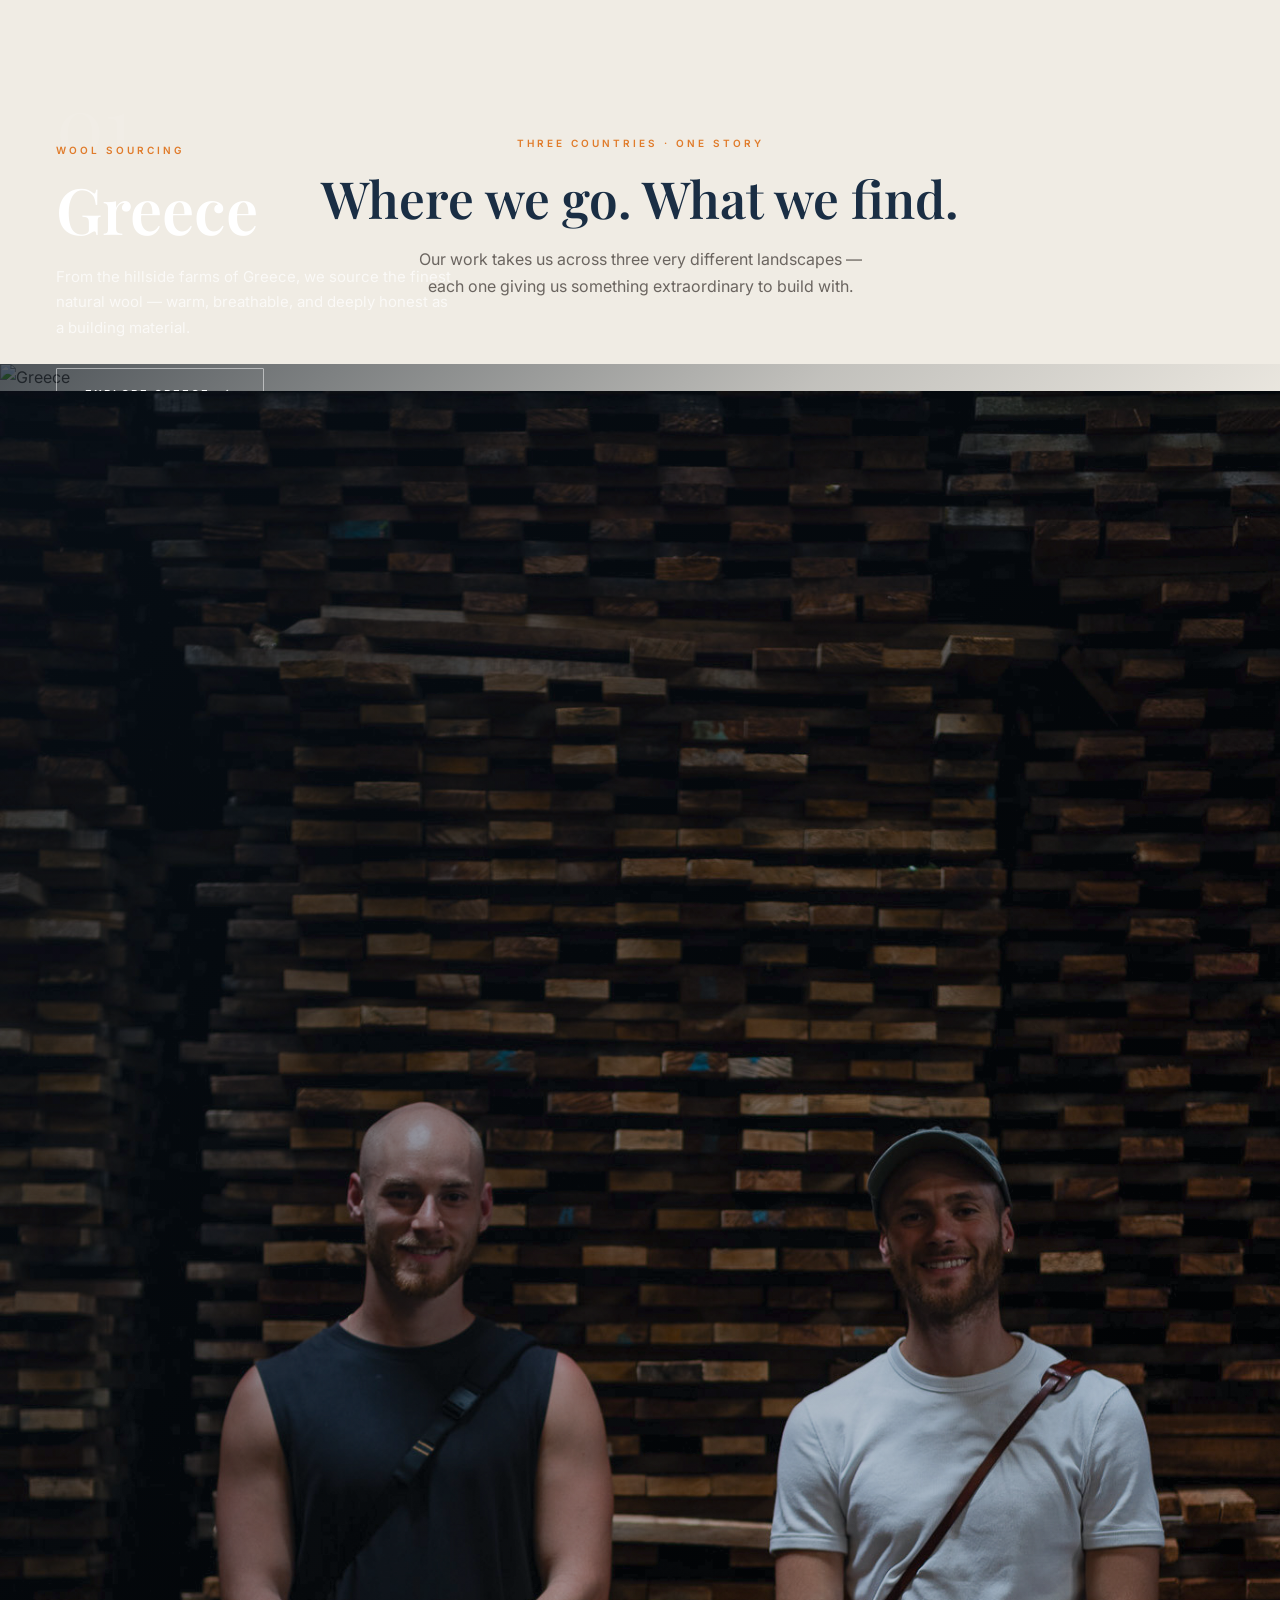
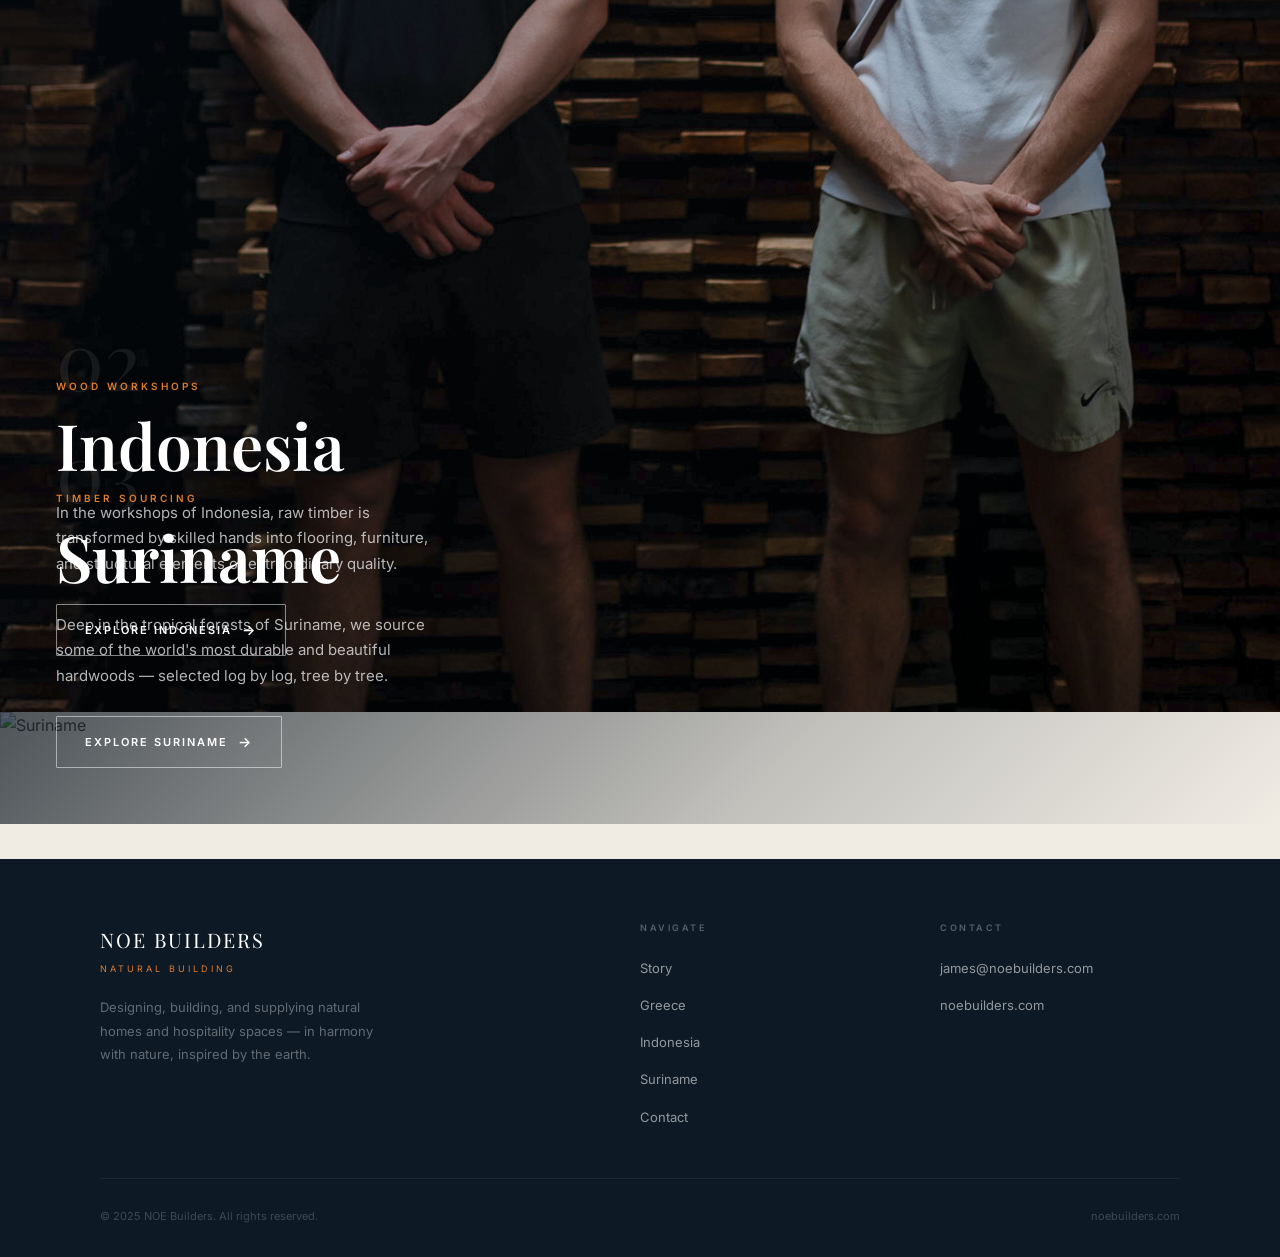
==== commit 0ce6112e: "Full redesign — storytelling concept, country pages, 3D models" ====
--- a/docs/index.html
+++ b/docs/index.html
@@ -4,411 +4,148 @@
   <meta charset="UTF-8" />
   <meta name="viewport" content="width=device-width, initial-scale=1.0" />
   <title>NOE Builders — Natural Building</title>
-  <meta name="description" content="NOE Builders — full-scale natural construction company designing, building, and supplying natural homes and hospitality spaces in harmony with nature." />
+  <meta name="description" content="NOE Builders — designing, building and supplying with natural materials in harmony with nature. Greece · Indonesia · Suriname." />
   <link rel="stylesheet" href="css/style.css" />
-  <style>
-    /* Fade-in animation */
-    .fade-in { opacity: 0; transform: translateY(24px); transition: opacity 0.7s ease, transform 0.7s ease; }
-    .fade-in.visible { opacity: 1; transform: translateY(0); }
-    .fade-in-delay-1 { transition-delay: 0.1s; }
-    .fade-in-delay-2 { transition-delay: 0.2s; }
-    .fade-in-delay-3 { transition-delay: 0.3s; }
-  </style>
 </head>
 <body>
 
-  <!-- ══════════════════════════════════════════
-       NAVIGATION
-  ══════════════════════════════════════════ -->
   <nav class="navbar">
     <div class="container nav-inner">
       <a href="index.html" class="nav-logo">
-        <div class="nav-logo-icon"><img src="images/logo.svg" alt="NOE Builders Logo" /></div>
+        <img src="images/logo.svg" class="nav-logo-img" alt="NOE Builders" />
         <div class="nav-logo-text">
           <span class="nav-logo-name">NOE BUILDERS</span>
-          <span class="nav-logo-tagline">Natural Building</span>
+          <span class="nav-logo-tag">Natural Building</span>
         </div>
       </a>
-
       <ul class="nav-links">
-        <li><a href="services.html">Services</a></li>
-        <li><a href="projects.html">Projects</a></li>
-        <li><a href="materials.html">Materials</a></li>
-        <li><a href="academy.html">Noe Academy</a></li>
-        <li><a href="about.html">About</a></li>
-        <li><a href="contact.html">Contact</a></li>
-        <li><a href="quote.html" class="btn btn-primary nav-cta">Get a Quote</a></li>
+        <li><a href="index.html" class="active">Story</a></li>
+        <li><a href="greece.html">Greece</a></li>
+        <li><a href="indonesia.html">Indonesia</a></li>
+        <li><a href="suriname.html">Suriname</a></li>
+        <li><a href="contact.html" class="btn btn-primary nav-cta">Contact</a></li>
       </ul>
-
-      <div class="hamburger" aria-label="Menu">
-        <span></span><span></span><span></span>
-      </div>
+      <div class="hamburger"><span></span><span></span><span></span></div>
     </div>
   </nav>
 
-  <!-- ══════════════════════════════════════════
-       HERO
-  ══════════════════════════════════════════ -->
+  <!-- ── HERO ── -->
   <section class="hero">
-    <div class="hero-bg" style="background-image: url('images/projects/DJI_0879.jpg');"></div>
+    <div class="hero-img" style="background-image: url('images/projects/FORREST.jpg');"></div>
     <div class="hero-overlay"></div>
-    <div class="hero-watermark">Greece · Aerial</div>
-    <div class="container hero-content">
-      <span class="section-label">Est. 2025 · Natural Building</span>
-      <h1>Built in harmony<br><em>with nature.</em></h1>
-      <p class="hero-sub">We design, build, and supply everything for private homes and hospitality spaces — using only natural materials that breathe, age, and endure.</p>
-      <div class="hero-actions">
-        <a href="projects.html" class="btn btn-primary">View Our Work</a>
-        <a href="quote.html" class="btn btn-outline">Get a Quote</a>
-      </div>
-    </div>
-    <div class="hero-scroll">
-      <div class="scroll-line"></div>
-      <span>Scroll</span>
-    </div>
-  </section>
-
-  <!-- ══════════════════════════════════════════
-       INTRO STRIP
-  ══════════════════════════════════════════ -->
-  <section class="intro-strip">
-    <div class="container">
-      <div class="intro-text fade-in">
-        <span class="section-label" style="color:#e07b2a">Who We Are</span>
-        <h2 style="color:#fff">More than a builder.<br>A philosophy.</h2>
-        <p style="margin-top:16px">Noe Builders was born from a simple but powerful inspiration: to build in the most natural way possible. We are driven by a passion for natural materials and healthy living environments — creating spaces that heal, inspire, and endure.</p>
-      </div>
-      <div class="intro-quote fade-in fade-in-delay-1">
-        <blockquote>
-          "You step into a space. A wooden home — warm, calm, pure. Everything you see, from the floor to the bed, from the insulation to the shampoo, is natural. And everything is designed, built, or supplied by Noe Builders."
-        </blockquote>
-        <cite>— The NOE Vision</cite>
+    <div class="hero-wm">Greece · Olive Grove</div>
+    <div class="scroll-indicator"><div class="scroll-line"></div></div>
+    <div class="hero-content">
+      <div class="container">
+        <span class="hero-eyebrow">Est. 2025 · Natural Building</span>
+        <h1>Built in harmony<br><em>with nature.</em></h1>
+        <p class="hero-sub">We travel the world to find the finest natural materials — then build with them honestly, beautifully, and for the long term.</p>
+        <div class="hero-actions">
+          <a href="greece.html" class="btn btn-primary btn-arrow">Our Story</a>
+          <a href="contact.html" class="btn btn-ghost">Get in Touch</a>
+        </div>
       </div>
     </div>
   </section>
 
-  <!-- ══════════════════════════════════════════
-       SERVICES OVERVIEW
-  ══════════════════════════════════════════ -->
-  <section class="services-overview">
+  <!-- ── INTRO ── -->
+  <section class="intro">
     <div class="container">
-      <div class="section-header fade-in">
-        <span class="section-label">What We Do</span>
-        <h2>Three pillars, one philosophy</h2>
-        <div class="divider"></div>
-        <p>From first sketch to final finish, we handle every layer of the natural building process — creation, construction, and supply.</p>
-      </div>
-
-      <div class="pillars">
-        <!-- Pillar 1 -->
-        <div class="pillar fade-in">
-          <div class="pillar-num">01</div>
-          <h3>Creation</h3>
-          <p>Where every project begins — with vision, intention, and deep collaboration.</p>
-          <div class="pillar-services">
-            <div class="pillar-service">
-              <h4>Concept Developing</h4>
-              <div class="service-tagline">Together Stronger</div>
-              <p>Collaborative process; every project grows through working closely with clients, makers, and specialists.</p>
-            </div>
-            <div class="pillar-service">
-              <h4>Designing</h4>
-              <div class="service-tagline">Our Namesake, Our Soul</div>
-              <p>Design at the core of everything — natural materials shaped with care and intention.</p>
-            </div>
-            <div class="pillar-service">
-              <h4>Architecture</h4>
-              <div class="service-tagline">Tear-Shaped Gifts</div>
-              <p>Collaborating with like-minded architects on spaces that are functional and deeply connected to their surroundings.</p>
-            </div>
-          </div>
+      <div class="intro-grid">
+        <div class="intro-text fade-in">
+          <span class="label">Who We Are</span>
+          <h2>More than a builder. A philosophy.</h2>
+          <div class="rule"></div>
+          <p>Noe Builders was born from a simple but powerful idea — to build in the most natural way possible. We source wool from the hillsides of Greece, select timber from the forests of Suriname, and craft it all in the workshops of Indonesia.</p>
+          <p>Every material we use is chosen for its health benefits, its honesty, and its ability to age with grace. We don't build with shortcuts. We build with the earth.</p>
+          <a href="greece.html" class="btn btn-dark btn-arrow" style="margin-top:16px">Begin the Journey</a>
         </div>
-
-        <!-- Pillar 2 -->
-        <div class="pillar fade-in fade-in-delay-1">
-          <div class="pillar-num">02</div>
-          <h3>Building</h3>
-          <p>The craft of construction — honest, skilled, and rooted in natural methods.</p>
-          <div class="pillar-services">
-            <div class="pillar-service">
-              <h4>Wood Construction</h4>
-              <div class="service-tagline">Undisputed King</div>
-              <p>Renewable, strong, alive. Carefully selected timber using refined methods for durable, circular structures.</p>
-            </div>
-            <div class="pillar-service">
-              <h4>Wool Insulation</h4>
-              <div class="service-tagline">All Purpose</div>
-              <p>A natural extension of the building philosophy — supporting a healthy indoor climate.</p>
-            </div>
-            <div class="pillar-service">
-              <h4>Permaculture</h4>
-              <div class="service-tagline">Nature Lover</div>
-              <p>Integrating natural systems directly into the built environment.</p>
-            </div>
-          </div>
+        <div class="intro-quote fade-in fd1">
+          <blockquote>
+            "You step into a space. A wooden home — warm, calm, pure. Everything you see, from the floor to the bed, from the insulation to the shampoo, is natural. And everything is designed, built, or supplied by Noe Builders."
+          </blockquote>
+          <cite>— The NOE Vision</cite>
         </div>
-
-        <!-- Pillar 3 -->
-        <div class="pillar fade-in fade-in-delay-2">
-          <div class="pillar-num">03</div>
-          <h3>Products</h3>
-          <p>Supply and finishing — every material chosen for health, beauty, and longevity.</p>
-          <div class="pillar-services">
-            <div class="pillar-service">
-              <h4>Flooring</h4>
-              <div class="service-tagline">Precious Mane</div>
-              <p>Natural wood flooring with breathable non-toxic oil finish — ages beautifully.</p>
-            </div>
-            <div class="pillar-service">
-              <h4>Furniture</h4>
-              <div class="service-tagline">Unexpected Beauties</div>
-              <p>Minimalist solid wood collections — timeless, elegant, made to last a lifetime.</p>
-            </div>
-            <div class="pillar-service">
-              <h4>Tiles</h4>
-              <div class="service-tagline">Colourful</div>
-              <p>Hand-shaped tiles with natural imperfections — mineral-based, durable, and deeply tactile.</p>
-            </div>
-          </div>
-        </div>
-      </div>
-
-      <div style="text-align:center; margin-top:48px;" class="fade-in">
-        <a href="services.html" class="btn btn-dark">Explore All Services</a>
       </div>
     </div>
   </section>
 
-  <!-- ══════════════════════════════════════════
-       MATERIALS TICKER
-  ══════════════════════════════════════════ -->
-  <section class="materials-strip">
-    <div class="container section-header" style="text-align:left; max-width:100%; margin-bottom:32px;">
-      <span class="section-label">Our Materials</span>
-      <h2 style="color:#fff">Built from the earth,<br>returned to nature.</h2>
+  <!-- ── COUNTRIES ── -->
+  <section class="countries">
+    <div class="countries-header fade-in">
+      <span class="label">Three Countries · One Story</span>
+      <h2>Where we go. What we find.</h2>
+      <p>Our work takes us across three very different landscapes — each one giving us something extraordinary to build with.</p>
     </div>
-    <div class="materials-ticker">
-      <div class="materials-list" aria-hidden="true">
-        <span class="material-tag">Wood</span>
-        <span class="material-tag">Hemp</span>
-        <span class="material-tag">Wool</span>
-        <span class="material-tag">Copper</span>
-        <span class="material-tag">Chalk / Lime</span>
-        <span class="material-tag">Cob</span>
-        <span class="material-tag">Bamboo</span>
-        <span class="material-tag">Earth</span>
-        <span class="material-tag">Glass</span>
-        <span class="material-tag">Stone</span>
-        <span class="material-tag">Straw</span>
-        <span class="material-tag">Seaweed</span>
-        <span class="material-tag">Wood</span>
-        <span class="material-tag">Hemp</span>
-        <span class="material-tag">Wool</span>
-        <span class="material-tag">Copper</span>
-        <span class="material-tag">Chalk / Lime</span>
-        <span class="material-tag">Cob</span>
-        <span class="material-tag">Bamboo</span>
-        <span class="material-tag">Earth</span>
-        <span class="material-tag">Glass</span>
-        <span class="material-tag">Stone</span>
-        <span class="material-tag">Straw</span>
-        <span class="material-tag">Seaweed</span>
+
+    <!-- Greece -->
+    <a href="greece.html" class="country-teaser">
+      <img src="images/projects/DJI_0879.jpg" alt="Greece" />
+      <div class="country-teaser-overlay">
+        <div class="country-teaser-body">
+          <span class="country-num">01</span>
+          <span class="label">Wool Sourcing</span>
+          <h2>Greece</h2>
+          <p>From the hillside farms of Greece, we source the finest natural wool — warm, breathable, and deeply honest as a building material.</p>
+          <span class="btn btn-ghost btn-arrow">Explore Greece</span>
+        </div>
       </div>
-    </div>
-    <div style="text-align:center; margin-top:40px;">
-      <a href="materials.html" class="btn btn-outline">Explore Our Materials</a>
-    </div>
+    </a>
+
+    <!-- Indonesia -->
+    <a href="indonesia.html" class="country-teaser">
+      <img src="images/projects/L1050656.jpg" alt="Indonesia" />
+      <div class="country-teaser-overlay">
+        <div class="country-teaser-body">
+          <span class="country-num">02</span>
+          <span class="label">Wood Workshops</span>
+          <h2>Indonesia</h2>
+          <p>In the workshops of Indonesia, raw timber is transformed by skilled hands into flooring, furniture, and structural elements of extraordinary quality.</p>
+          <span class="btn btn-ghost btn-arrow">Explore Indonesia</span>
+        </div>
+      </div>
+    </a>
+
+    <!-- Suriname -->
+    <a href="suriname.html" class="country-teaser">
+      <img src="images/projects/WOOD.jpg" alt="Suriname" />
+      <div class="country-teaser-overlay">
+        <div class="country-teaser-body">
+          <span class="country-num">03</span>
+          <span class="label">Timber Sourcing</span>
+          <h2>Suriname</h2>
+          <p>Deep in the tropical forests of Suriname, we source some of the world's most durable and beautiful hardwoods — selected log by log, tree by tree.</p>
+          <span class="btn btn-ghost btn-arrow">Explore Suriname</span>
+        </div>
+      </div>
+    </a>
   </section>
 
-  <!-- ══════════════════════════════════════════
-       VISION / SPLIT SECTION
-  ══════════════════════════════════════════ -->
-  <section class="vision">
-    <div class="container">
-      <div class="vision-image fade-in watermark-wrap">
-        <img src="images/projects/L1050656.jpg" alt="NOE Builders team at timber warehouse" />
-        <span class="watermark">Indonesia · Timber sourcing</span>
-      </div>
-      <div class="vision-content fade-in fade-in-delay-1">
-        <span class="section-label">Our Mission</span>
-        <h2>The healthiest buildings in harmony with nature.</h2>
-        <div class="divider"></div>
-        <p>Our mission is to create living environments that are good for people and good for the planet. We believe the materials around us profoundly affect our health, mood, and wellbeing — and we build accordingly.</p>
-        <p>Through our alliance with COCO-MAT and selected partners, we offer fully integrated solutions — from design through supply, construction, and interior finishing.</p>
-        <a href="about.html" class="btn btn-dark" style="margin-top:12px">Our Story</a>
-      </div>
-    </div>
-  </section>
-
-  <!-- ══════════════════════════════════════════
-       PROJECTS HIGHLIGHT
-  ══════════════════════════════════════════ -->
-  <section class="projects-highlight">
-    <div class="container">
-      <div class="section-header fade-in" style="text-align:left; margin-left:0;">
-        <span class="section-label">Projects &amp; Collaborations</span>
-        <h2>Selected work</h2>
-        <div class="divider" style="margin-left:0"></div>
-      </div>
-
-      <div class="projects-grid">
-        <div class="project-card fade-in watermark-wrap">
-          <img src="images/projects/FORREST.jpg" alt="Greece olive grove landscape" />
-          <span class="watermark">Greece · Landscape</span>
-          <div class="project-card-overlay">
-            <div class="project-card-type">Natural Landscape · Greece</div>
-            <h3>Where we build</h3>
-            <p>Mediterranean olive groves &amp; mountain landscape</p>
-          </div>
-        </div>
-        <div class="project-card fade-in fade-in-delay-1 watermark-wrap">
-          <img src="images/projects/WIP.jpg" alt="Craftsmen working on timber beam" />
-          <span class="watermark">Suriname · Craft</span>
-          <div class="project-card-overlay">
-            <div class="project-card-type">Wood Construction · Suriname</div>
-            <h3>Honest craft</h3>
-            <p>Our team at work on a large timber structure</p>
-          </div>
-        </div>
-        <div class="project-card fade-in watermark-wrap">
-          <img src="images/projects/WORKSHOP.jpg" alt="Workshop interior Indonesia" />
-          <span class="watermark">Indonesia · Workshop</span>
-          <div class="project-card-overlay">
-            <div class="project-card-type">Products · Indonesia</div>
-            <h3>The workshop</h3>
-            <p>Where raw timber becomes finished product</p>
-          </div>
-        </div>
-        <div class="project-card fade-in fade-in-delay-1 watermark-wrap">
-          <img src="images/projects/WOOD.jpg" alt="Timber sourcing in Suriname forest" />
-          <span class="watermark">Suriname · Sourcing</span>
-          <div class="project-card-overlay">
-            <div class="project-card-type">Materials · Suriname</div>
-            <h3>At the source</h3>
-            <p>Selecting timber directly from responsibly managed forests</p>
-          </div>
-        </div>
-      </div>
-
-      <div class="projects-footer fade-in">
-        <a href="projects.html" class="btn btn-dark">View All Projects</a>
-      </div>
-    </div>
-  </section>
-
-  <!-- ══════════════════════════════════════════
-       PHILOSOPHY CTA STRIP
-  ══════════════════════════════════════════ -->
-  <section class="philosophy">
-    <div class="container">
-      <div class="philosophy-text">
-        <h2>Ready to build naturally?</h2>
-        <p>Let's create something beautiful, healthy, and lasting — together.</p>
-      </div>
-      <a href="quote.html" class="btn btn-dark">Get a Free Quote</a>
-    </div>
-  </section>
-
-  <!-- ══════════════════════════════════════════
-       TEAM PREVIEW
-  ══════════════════════════════════════════ -->
-  <section class="team-preview">
-    <div class="container">
-      <div class="section-header fade-in">
-        <span class="section-label">The Team</span>
-        <h2>The people behind the craft</h2>
-        <div class="divider"></div>
-        <p>A small, dedicated team united by a shared passion for natural building and beautiful spaces.</p>
-      </div>
-
-      <div class="team-grid">
-        <div class="team-card fade-in">
-          <div class="team-avatar">
-            <div class="team-avatar-placeholder">S</div>
-          </div>
-          <h4>Stefanos</h4>
-          <div class="team-role">Accountant</div>
-        </div>
-        <div class="team-card fade-in fade-in-delay-1">
-          <div class="team-avatar">
-            <div class="team-avatar-placeholder">E</div>
-          </div>
-          <h4>Eva</h4>
-          <div class="team-role">Structural Engineer</div>
-        </div>
-        <div class="team-card fade-in fade-in-delay-2">
-          <div class="team-avatar">
-            <div class="team-avatar-placeholder">J</div>
-          </div>
-          <h4>Jeroen</h4>
-          <div class="team-role">Voice of Earth</div>
-        </div>
-        <div class="team-card fade-in">
-          <div class="team-avatar">
-            <div class="team-avatar-placeholder">I</div>
-          </div>
-          <h4>Iro</h4>
-          <div class="team-role">Project Manager</div>
-        </div>
-        <div class="team-card fade-in fade-in-delay-1">
-          <div class="team-avatar">
-            <div class="team-avatar-placeholder">L</div>
-          </div>
-          <h4>Leon</h4>
-          <div class="team-role">Head of Construction</div>
-        </div>
-        <div class="team-card fade-in fade-in-delay-2">
-          <div class="team-avatar">
-            <div class="team-avatar-placeholder">D</div>
-          </div>
-          <h4>Dylan</h4>
-          <div class="team-role">Event Planning</div>
-        </div>
-      </div>
-
-      <div style="text-align:center; margin-top:48px;" class="fade-in">
-        <a href="about.html" class="btn btn-dark">Meet the Full Team</a>
-      </div>
-    </div>
-  </section>
-
-  <!-- ══════════════════════════════════════════
-       FOOTER
-  ══════════════════════════════════════════ -->
+  <!-- ── FOOTER ── -->
   <footer class="footer">
     <div class="container">
       <div class="footer-grid">
         <div class="footer-brand">
-          <h3>NOE BUILDERS</h3>
-          <div class="tagline">Natural Building</div>
+          <div class="name">NOE BUILDERS</div>
+          <span class="tag">Natural Building</span>
           <p>Designing, building, and supplying natural homes and hospitality spaces — in harmony with nature, inspired by the earth.</p>
         </div>
         <div class="footer-col">
           <h4>Navigate</h4>
           <ul>
-            <li><a href="services.html">Services</a></li>
-            <li><a href="projects.html">Projects</a></li>
-            <li><a href="materials.html">Materials</a></li>
-            <li><a href="academy.html">Noe Academy</a></li>
-            <li><a href="about.html">About Us</a></li>
+            <li><a href="index.html">Story</a></li>
+            <li><a href="greece.html">Greece</a></li>
+            <li><a href="indonesia.html">Indonesia</a></li>
+            <li><a href="suriname.html">Suriname</a></li>
+            <li><a href="contact.html">Contact</a></li>
           </ul>
         </div>
         <div class="footer-col">
-          <h4>Services</h4>
+          <h4>Contact</h4>
           <ul>
-            <li><a href="services.html#creation">Creation</a></li>
-            <li><a href="services.html#building">Building</a></li>
-            <li><a href="services.html#products">Products</a></li>
-            <li><a href="quote.html">Get a Quote</a></li>
+            <li><a href="mailto:james@noebuilders.com">james@noebuilders.com</a></li>
+            <li><a href="https://noebuilders.com">noebuilders.com</a></li>
           </ul>
-        </div>
-        <div class="footer-col footer-contact">
-          <h4>Contact</h4>
-          <p>
-            <a href="mailto:james@noebuilders.com">james@noebuilders.com</a><br />
-            <span style="color:rgba(255,255,255,0.3); font-size:12px">[Phone: CLIENT TO PROVIDE]</span><br />
-            <span style="color:rgba(255,255,255,0.3); font-size:12px">[Address: CLIENT TO PROVIDE]</span>
-          </p>
         </div>
       </div>
       <div class="footer-bottom">
--- a/docs/css/style.css
+++ b/docs/css/style.css
@@ -1,23 +1,18 @@
 /* ============================================================
-   NOE BUILDERS — Global Stylesheet
-   Colors: #1a2e44 navy | #e07b2a orange | #f0ece4 linen | #4a4540 text
-   ============================================================ */
-
-@import url('https://fonts.googleapis.com/css2?family=Playfair+Display:ital,wght@0,400;0,600;0,700;1,400&family=Inter:wght@300;400;500;600&display=swap');
-
-/* ── Reset ── */
+   NOE BUILDERS — Travel Journal Redesign
+   ============================================================ */
+
+@import url('https://fonts.googleapis.com/css2?family=Playfair+Display:ital,wght@0,400;0,600;0,700;1,400;1,600&family=Inter:wght@300;400;500;600&display=swap');
+
 *, *::before, *::after { box-sizing: border-box; margin: 0; padding: 0; }
 html { scroll-behavior: smooth; }
 
 body {
   font-family: 'Inter', sans-serif;
-  font-weight: 400;
+  background: #f0ece4;
   color: #4a4540;
-  background: #f0ece4;
+  font-size: 16px;
   line-height: 1.7;
-  font-size: 16px;
-  /* Subtle linen texture via CSS noise */
-  background-image: url("data:image/svg+xml,%3Csvg xmlns='http://www.w3.org/2000/svg' width='400' height='400'%3E%3Cfilter id='n'%3E%3CfeTurbulence type='fractalNoise' baseFrequency='0.75' numOctaves='4' stitchTiles='stitch'/%3E%3CfeColorMatrix type='saturate' values='0'/%3E%3C/filter%3E%3Crect width='400' height='400' filter='url(%23n)' opacity='0.03'/%3E%3C/svg%3E");
 }
 
 img { display: block; width: 100%; object-fit: cover; }
@@ -28,95 +23,102 @@
 h1, h2, h3, h4 {
   font-family: 'Playfair Display', Georgia, serif;
   color: #1a2e44;
-  line-height: 1.25;
-}
-
-h1 { font-size: clamp(38px, 6vw, 72px); font-weight: 700; }
-h2 { font-size: clamp(28px, 4vw, 48px); font-weight: 600; }
-h3 { font-size: clamp(20px, 2.5vw, 28px); font-weight: 600; }
-h4 { font-size: 18px; font-weight: 600; }
-
-p { color: #4a4540; }
+  line-height: 1.2;
+}
+
+h1 { font-size: clamp(40px, 7vw, 88px); font-weight: 700; }
+h2 { font-size: clamp(28px, 4vw, 52px); font-weight: 600; }
+h3 { font-size: clamp(20px, 2.5vw, 30px); font-weight: 600; }
 
 /* ── Utility ── */
-.container {
-  max-width: 1140px;
-  margin: 0 auto;
-  padding: 0 32px;
-}
-
-.section-label {
-  display: inline-block;
+.container { max-width: 1160px; margin: 0 auto; padding: 0 40px; }
+.container-narrow { max-width: 760px; margin: 0 auto; padding: 0 40px; }
+
+.label {
+  font-size: 10px;
+  font-weight: 600;
+  letter-spacing: 3px;
+  text-transform: uppercase;
+  color: #e07b2a;
+}
+
+.rule {
+  width: 48px;
+  height: 1px;
+  background: #e07b2a;
+  margin: 20px 0;
+}
+
+/* ── Buttons ── */
+.btn {
+  display: inline-flex;
+  align-items: center;
+  gap: 10px;
+  padding: 13px 28px;
+  font-family: 'Inter', sans-serif;
   font-size: 11px;
   font-weight: 600;
-  letter-spacing: 3px;
-  text-transform: uppercase;
-  color: #e07b2a;
-  margin-bottom: 16px;
-}
-
-.divider {
-  width: 48px;
-  height: 2px;
+  letter-spacing: 2px;
+  text-transform: uppercase;
+  border: none;
+  cursor: pointer;
+  transition: all 0.25s ease;
+  border-radius: 1px;
+}
+
+.btn-primary { background: #e07b2a; color: #fff; }
+.btn-primary:hover { background: #c56820; }
+.btn-dark { background: #1a2e44; color: #fff; }
+.btn-dark:hover { background: #0f1e2e; }
+.btn-ghost { background: transparent; color: #fff; border: 1px solid rgba(255,255,255,0.5); }
+.btn-ghost:hover { background: #fff; color: #1a2e44; border-color: #fff; }
+
+.btn-arrow::after { content: '→'; font-size: 14px; }
+
+/* ── Watermark ── */
+.wm-wrap { position: relative; overflow: hidden; }
+.wm {
+  position: absolute;
+  bottom: 16px;
+  left: 16px;
+  background: rgba(10,20,35,0.55);
+  color: rgba(255,255,255,0.9);
+  font-size: 9px;
+  font-weight: 600;
+  letter-spacing: 2.5px;
+  text-transform: uppercase;
+  padding: 5px 10px;
+  backdrop-filter: blur(8px);
+  z-index: 5;
+  display: flex;
+  align-items: center;
+  gap: 7px;
+  pointer-events: none;
+}
+.wm::before {
+  content: '';
+  width: 4px; height: 4px;
   background: #e07b2a;
-  margin: 20px 0 32px;
-}
-
-/* ── Buttons ── */
-.btn {
-  display: inline-block;
-  padding: 14px 32px;
-  border-radius: 2px;
-  font-family: 'Inter', sans-serif;
-  font-size: 13px;
-  font-weight: 600;
-  letter-spacing: 1.5px;
-  text-transform: uppercase;
-  cursor: pointer;
-  border: none;
-  transition: all 0.25s ease;
-}
-
-.btn-primary {
-  background: #e07b2a;
-  color: #fff;
-}
-.btn-primary:hover { background: #c56820; }
-
-.btn-outline {
-  background: transparent;
-  color: #fff;
-  border: 1.5px solid rgba(255,255,255,0.6);
-}
-.btn-outline:hover {
-  background: #fff;
-  color: #1a2e44;
-  border-color: #fff;
-}
-
-.btn-dark {
-  background: #1a2e44;
-  color: #fff;
-}
-.btn-dark:hover { background: #0f1e2e; }
+  border-radius: 50%;
+  flex-shrink: 0;
+}
 
 /* ============================================================
    NAVIGATION
    ============================================================ */
 .navbar {
   position: fixed;
-  top: 0;
-  left: 0;
-  right: 0;
+  top: 0; left: 0; right: 0;
   z-index: 1000;
-  padding: 20px 0;
-  transition: background 0.3s ease, padding 0.3s ease, box-shadow 0.3s ease;
+  padding: 28px 0;
+  transition: all 0.4s ease;
 }
 
 .navbar.scrolled {
-  background: #1a2e44;
-  padding: 14px 0;
-  box-shadow: 0 2px 20px rgba(0,0,0,0.15);
+  background: rgba(15, 25, 40, 0.96);
+  backdrop-filter: blur(12px);
+  padding: 16px 0;
+  box-shadow: 0 1px 0 rgba(255,255,255,0.06);
 }
 
 .nav-inner {
@@ -131,17 +133,9 @@
   gap: 12px;
 }
 
-.nav-logo-icon {
-  width: 44px;
-  height: 44px;
-  display: flex;
-  align-items: center;
-  justify-content: center;
-}
-
-.nav-logo-icon img {
-  width: 44px;
-  height: 44px;
+.nav-logo-img {
+  width: 36px;
+  height: 36px;
   object-fit: contain;
   filter: brightness(0) invert(1);
 }
@@ -154,41 +148,52 @@
 
 .nav-logo-name {
   font-family: 'Playfair Display', serif;
-  font-size: 18px;
+  font-size: 16px;
   font-weight: 700;
   color: #fff;
-  letter-spacing: 2px;
-}
-
-.nav-logo-tagline {
-  font-size: 9px;
+  letter-spacing: 2.5px;
+}
+
+.nav-logo-tag {
+  font-size: 8px;
   font-weight: 500;
   letter-spacing: 3px;
   text-transform: uppercase;
-  color: rgba(255,255,255,0.6);
-  margin-top: 2px;
+  color: rgba(255,255,255,0.45);
+  margin-top: 3px;
 }
 
 .nav-links {
   display: flex;
   align-items: center;
-  gap: 36px;
+  gap: 40px;
 }
 
 .nav-links a {
-  font-size: 12px;
-  font-weight: 500;
-  letter-spacing: 1.5px;
-  text-transform: uppercase;
-  color: rgba(255,255,255,0.75);
+  font-size: 10px;
+  font-weight: 600;
+  letter-spacing: 2px;
+  text-transform: uppercase;
+  color: rgba(255,255,255,0.65);
   transition: color 0.2s;
+  position: relative;
 }
 
 .nav-links a:hover { color: #fff; }
 
+.nav-links a.active { color: #fff; }
+
+.nav-links a.active::after {
+  content: '';
+  position: absolute;
+  bottom: -4px; left: 0; right: 0;
+  height: 1px;
+  background: #e07b2a;
+}
+
 .nav-cta {
-  padding: 10px 22px !important;
-  font-size: 11px !important;
+  padding: 9px 20px !important;
+  font-size: 10px !important;
 }
 
 .hamburger {
@@ -196,548 +201,575 @@
   flex-direction: column;
   gap: 5px;
   cursor: pointer;
-  padding: 4px;
 }
 .hamburger span {
   display: block;
-  width: 24px;
-  height: 2px;
+  width: 22px; height: 1.5px;
   background: #fff;
   transition: all 0.3s;
 }
 
 /* ============================================================
-   HERO
+   HERO — Full screen
    ============================================================ */
 .hero {
   position: relative;
   height: 100vh;
-  min-height: 640px;
-  display: flex;
-  align-items: center;
+  min-height: 600px;
+  display: flex;
+  align-items: flex-end;
   overflow: hidden;
 }
 
-.hero-bg {
+.hero-img {
   position: absolute;
   inset: 0;
-  background: url('https://images.unsplash.com/photo-1518780664697-55e3ad937233?w=1600&q=80') center/cover no-repeat;
+  background-size: cover;
+  background-position: center;
+  transform: scale(1.05);
+  animation: heroZoom 12s ease-out forwards;
+}
+
+@keyframes heroZoom {
+  from { transform: scale(1.05); }
+  to   { transform: scale(1.0); }
 }
 
 .hero-overlay {
+  position: absolute;
+  inset: 0;
+  background: linear-gradient(
+    to top,
+    rgba(10,20,30,0.85) 0%,
+    rgba(10,20,30,0.3) 50%,
+    rgba(10,20,30,0.15) 100%
+  );
+}
+
+.hero-content {
+  position: relative;
+  z-index: 1;
+  padding: 0 0 80px 0;
+  width: 100%;
+}
+
+.hero-content .container {
+  display: flex;
+  flex-direction: column;
+  align-items: flex-start;
+}
+
+.hero-eyebrow {
+  font-size: 10px;
+  font-weight: 600;
+  letter-spacing: 4px;
+  text-transform: uppercase;
+  color: rgba(255,255,255,0.55);
+  margin-bottom: 16px;
+}
+
+.hero h1 {
+  color: #fff;
+  margin-bottom: 28px;
+  max-width: 800px;
+}
+
+.hero h1 em {
+  font-style: italic;
+  color: #f0ece4;
+}
+
+.hero-sub {
+  font-size: 16px;
+  color: rgba(255,255,255,0.7);
+  max-width: 500px;
+  line-height: 1.8;
+  margin-bottom: 36px;
+  font-weight: 300;
+}
+
+.hero-actions { display: flex; gap: 14px; flex-wrap: wrap; }
+
+.hero-wm {
+  position: absolute;
+  bottom: 28px;
+  right: 40px;
+  z-index: 2;
+  display: flex;
+  align-items: center;
+  gap: 8px;
+  font-size: 9px;
+  font-weight: 600;
+  letter-spacing: 2.5px;
+  text-transform: uppercase;
+  color: rgba(255,255,255,0.4);
+}
+
+.hero-wm::before {
+  content: '';
+  width: 4px; height: 4px;
+  background: #e07b2a;
+  border-radius: 50%;
+}
+
+.scroll-indicator {
+  position: absolute;
+  bottom: 40px;
+  left: 50%;
+  transform: translateX(-50%);
+  z-index: 2;
+  display: flex;
+  flex-direction: column;
+  align-items: center;
+  gap: 8px;
+}
+
+.scroll-line {
+  width: 1px;
+  height: 50px;
+  background: linear-gradient(to bottom, rgba(255,255,255,0.6), transparent);
+  animation: scrollPulse 2s ease-in-out infinite;
+}
+
+@keyframes scrollPulse {
+  0%,100% { opacity:0.4; }
+  50% { opacity:1; }
+}
+
+/* ============================================================
+   INTRO SECTION
+   ============================================================ */
+.intro {
+  padding: 120px 0;
+  background: #f0ece4;
+}
+
+.intro-grid {
+  display: grid;
+  grid-template-columns: 1fr 1fr;
+  gap: 100px;
+  align-items: center;
+}
+
+.intro-text .label { display: block; margin-bottom: 20px; }
+.intro-text h2 { margin-bottom: 24px; }
+.intro-text p { color: #6b6560; line-height: 1.9; margin-bottom: 16px; }
+
+.intro-quote {
+  padding-left: 32px;
+  border-left: 2px solid #e07b2a;
+}
+
+.intro-quote blockquote {
+  font-family: 'Playfair Display', serif;
+  font-style: italic;
+  font-size: clamp(18px, 2vw, 24px);
+  color: #1a2e44;
+  line-height: 1.7;
+}
+
+.intro-quote cite {
+  display: block;
+  margin-top: 20px;
+  font-size: 10px;
+  letter-spacing: 2px;
+  text-transform: uppercase;
+  color: #9b9590;
+  font-style: normal;
+}
+
+/* ============================================================
+   COUNTRY TEASERS
+   ============================================================ */
+.countries {
+  padding: 0 0 120px;
+}
+
+.countries-header {
+  text-align: center;
+  padding: 80px 0 64px;
+}
+
+.countries-header .label { display: block; margin-bottom: 16px; }
+.countries-header h2 { margin-bottom: 16px; }
+.countries-header p { color: #6b6560; max-width: 480px; margin: 0 auto; }
+
+.country-teaser {
+  position: relative;
+  height: 70vh;
+  min-height: 500px;
+  overflow: hidden;
+  margin-bottom: 4px;
+  cursor: pointer;
+}
+
+.country-teaser img {
+  height: 100%;
+  transition: transform 0.8s ease;
+}
+
+.country-teaser:hover img { transform: scale(1.04); }
+
+.country-teaser-overlay {
   position: absolute;
   inset: 0;
   background: linear-gradient(
     135deg,
-    rgba(26, 46, 68, 0.82) 0%,
-    rgba(26, 46, 68, 0.55) 60%,
-    rgba(26, 46, 68, 0.3) 100%
+    rgba(10,20,30,0.7) 0%,
+    rgba(10,20,30,0.2) 60%,
+    transparent 100%
   );
-}
-
-.hero-content {
+  display: flex;
+  align-items: flex-end;
+  padding: 56px;
+}
+
+.country-teaser-body { max-width: 500px; }
+
+.country-num {
+  font-family: 'Playfair Display', serif;
+  font-size: 80px;
+  color: rgba(255,255,255,0.08);
+  line-height: 1;
+  margin-bottom: -20px;
+  display: block;
+}
+
+.country-teaser-body .label { color: #e07b2a; display: block; margin-bottom: 12px; }
+
+.country-teaser-body h2 {
+  font-size: clamp(36px, 5vw, 64px);
+  color: #fff;
+  margin-bottom: 16px;
+}
+
+.country-teaser-body p {
+  color: rgba(255,255,255,0.7);
+  font-size: 15px;
+  line-height: 1.7;
+  margin-bottom: 28px;
+  max-width: 400px;
+}
+
+/* ============================================================
+   COUNTRY PAGE HERO
+   ============================================================ */
+.country-hero {
+  position: relative;
+  height: 100vh;
+  min-height: 600px;
+  display: flex;
+  align-items: center;
+  overflow: hidden;
+}
+
+.country-hero-img {
+  position: absolute;
+  inset: 0;
+  background-size: cover;
+  background-position: center;
+}
+
+.country-hero-overlay {
+  position: absolute;
+  inset: 0;
+  background: linear-gradient(
+    to right,
+    rgba(10,20,30,0.8) 0%,
+    rgba(10,20,30,0.3) 60%,
+    transparent 100%
+  );
+}
+
+.country-hero-content {
   position: relative;
   z-index: 1;
-  max-width: 700px;
-}
-
-.hero-content .section-label { color: rgba(224, 123, 42, 0.9); }
-
-.hero h1 {
+}
+
+.country-hero-content .label { display: block; margin-bottom: 16px; color: rgba(255,255,255,0.5); }
+.country-hero-content h1 { color: #fff; margin-bottom: 16px; }
+.country-hero-content .hero-tagline {
+  font-family: 'Playfair Display', serif;
+  font-style: italic;
+  font-size: clamp(18px, 2.5vw, 26px);
+  color: rgba(255,255,255,0.7);
+  margin-bottom: 36px;
+}
+
+/* ============================================================
+   COUNTRY STORY
+   ============================================================ */
+.country-story {
+  padding: 100px 0;
+  background: #f0ece4;
+}
+
+.story-intro {
+  max-width: 680px;
+  margin: 0 auto 80px;
+  text-align: center;
+}
+
+.story-intro .label { display: block; margin-bottom: 20px; }
+.story-intro h2 { margin-bottom: 24px; }
+.story-intro p { color: #6b6560; line-height: 1.9; margin-bottom: 16px; }
+
+/* Photo grid layouts */
+.photo-grid-1 {
+  display: grid;
+  grid-template-columns: 1.4fr 1fr;
+  grid-template-rows: auto auto;
+  gap: 6px;
+  margin-bottom: 6px;
+}
+
+.photo-grid-1 .photo-main { grid-row: span 2; }
+.photo-grid-1 .photo-main img { height: 600px; }
+.photo-grid-1 .photo-side img { height: 297px; }
+
+.photo-grid-2 {
+  display: grid;
+  grid-template-columns: 1fr 1.4fr 1fr;
+  gap: 6px;
+}
+
+.photo-grid-2 img { height: 380px; }
+
+.photo-single { margin-bottom: 6px; }
+.photo-single img { height: 500px; }
+
+/* ============================================================
+   WHAT WE DO
+   ============================================================ */
+.what-we-do {
+  padding: 100px 0;
+  background: #1a2e44;
+}
+
+.what-we-do .label { color: rgba(224, 123, 42, 0.9); display: block; margin-bottom: 16px; }
+.what-we-do h2 { color: #fff; margin-bottom: 48px; max-width: 560px; }
+
+.do-grid {
+  display: grid;
+  grid-template-columns: repeat(3, 1fr);
+  gap: 2px;
+  background: rgba(255,255,255,0.06);
+}
+
+.do-card {
+  background: #1a2e44;
+  padding: 40px 32px;
+  border-top: 1px solid rgba(255,255,255,0.08);
+  transition: background 0.3s;
+}
+
+.do-card:hover { background: #213755; }
+
+.do-num {
+  font-family: 'Playfair Display', serif;
+  font-size: 40px;
+  color: #e07b2a;
+  opacity: 0.3;
+  line-height: 1;
+  margin-bottom: 16px;
+}
+
+.do-card h3 {
   color: #fff;
-  margin-bottom: 24px;
-  font-style: italic;
-}
-
-.hero h1 em {
-  font-style: normal;
-  color: #f0ece4;
-}
-
-.hero-sub {
-  font-size: 18px;
-  color: rgba(255,255,255,0.8);
-  margin-bottom: 40px;
-  max-width: 520px;
-  font-weight: 300;
-  line-height: 1.8;
-}
-
-.hero-actions { display: flex; gap: 16px; flex-wrap: wrap; }
-
-.hero-scroll {
-  position: absolute;
-  bottom: 40px;
-  left: 50%;
-  transform: translateX(-50%);
-  z-index: 1;
-  display: flex;
-  flex-direction: column;
-  align-items: center;
-  gap: 8px;
-  color: rgba(255,255,255,0.5);
-  font-size: 10px;
-  letter-spacing: 2px;
-  text-transform: uppercase;
-}
-
-.scroll-line {
-  width: 1px;
-  height: 48px;
-  background: linear-gradient(to bottom, rgba(255,255,255,0.5), transparent);
-  animation: scrollPulse 2s ease-in-out infinite;
-}
-
-@keyframes scrollPulse {
-  0%, 100% { opacity: 0.4; transform: scaleY(1); }
-  50% { opacity: 1; transform: scaleY(1.1); }
-}
-
-/* ============================================================
-   INTRO STRIP
-   ============================================================ */
-.intro-strip {
-  background: #1a2e44;
-  padding: 64px 0;
-}
-
-.intro-strip .container {
+  font-size: 20px;
+  margin-bottom: 12px;
+}
+
+.do-card p { color: rgba(255,255,255,0.55); font-size: 14px; line-height: 1.8; }
+
+/* ============================================================
+   3D MODEL SECTION
+   ============================================================ */
+.model-section {
+  padding: 100px 0;
+  background: #f0ece4;
+}
+
+.model-inner {
   display: grid;
   grid-template-columns: 1fr 1fr;
   gap: 80px;
   align-items: center;
 }
 
-.intro-text h2 { color: #fff; margin-bottom: 20px; }
-.intro-text p { color: rgba(255,255,255,0.7); font-size: 16px; line-height: 1.9; }
-
-.intro-quote {
-  border-left: 3px solid #e07b2a;
-  padding-left: 28px;
-}
-
-.intro-quote blockquote {
-  font-family: 'Playfair Display', serif;
-  font-style: italic;
-  font-size: clamp(18px, 2vw, 22px);
-  color: #f0ece4;
-  line-height: 1.7;
-}
-
-.intro-quote cite {
-  display: block;
-  margin-top: 16px;
-  font-size: 12px;
-  letter-spacing: 2px;
-  text-transform: uppercase;
-  color: rgba(255,255,255,0.4);
-  font-style: normal;
-}
-
-/* ============================================================
-   SERVICES OVERVIEW
-   ============================================================ */
-.services-overview {
-  padding: 100px 0;
-}
-
-.section-header {
-  text-align: center;
-  max-width: 560px;
-  margin: 0 auto 64px;
-}
-
-.section-header .divider { margin: 20px auto 24px; }
-.section-header p { color: #6b6560; font-size: 16px; }
-
-.pillars {
-  display: grid;
-  grid-template-columns: repeat(3, 1fr);
-  gap: 2px;
-  background: #d4cfc8;
-}
-
-.pillar {
-  background: #f0ece4;
-  padding: 48px 36px;
-  transition: background 0.3s;
-}
-
-.pillar:hover { background: #fff; }
-
-.pillar-num {
-  font-family: 'Playfair Display', serif;
-  font-size: 48px;
-  color: #e07b2a;
-  opacity: 0.3;
-  line-height: 1;
-  margin-bottom: 20px;
-}
-
-.pillar h3 { margin-bottom: 12px; font-size: 22px; }
-.pillar > p { color: #6b6560; font-size: 14px; margin-bottom: 28px; }
-
-.pillar-services { display: flex; flex-direction: column; gap: 12px; }
-
-.pillar-service {
-  padding: 14px 0;
-  border-top: 1px solid #d4cfc8;
-}
-
-.pillar-service h4 {
-  font-family: 'Inter', sans-serif;
-  font-size: 13px;
-  font-weight: 600;
-  color: #1a2e44;
-  margin-bottom: 2px;
-}
-
-.pillar-service .service-tagline {
-  font-size: 11px;
-  color: #e07b2a;
-  font-style: italic;
-  letter-spacing: 0.5px;
-}
-
-.pillar-service p {
-  font-size: 13px;
-  color: #6b6560;
-  margin-top: 4px;
-  line-height: 1.6;
-}
-
-/* ============================================================
-   MATERIALS STRIP
-   ============================================================ */
-.materials-strip {
-  background: #1a2e44;
-  padding: 64px 0;
-  overflow: hidden;
-}
-
-.materials-strip .section-header { margin-bottom: 40px; }
-.materials-strip .section-header h2 { color: #fff; }
-.materials-strip .section-header p { color: rgba(255,255,255,0.6); }
-
-.materials-ticker {
-  display: flex;
-  gap: 0;
-  overflow: hidden;
-}
-
-.materials-list {
-  display: flex;
-  gap: 0;
-  animation: ticker 18s linear infinite;
-  white-space: nowrap;
-  flex-shrink: 0;
-}
-
-.material-tag {
-  display: inline-flex;
-  align-items: center;
-  gap: 12px;
-  padding: 12px 32px;
-  font-size: 13px;
-  font-weight: 500;
-  letter-spacing: 2px;
-  text-transform: uppercase;
-  color: rgba(255,255,255,0.6);
-  border-right: 1px solid rgba(255,255,255,0.1);
-}
-
-.material-tag::before {
-  content: '';
-  width: 4px;
-  height: 4px;
-  border-radius: 50%;
-  background: #e07b2a;
-  flex-shrink: 0;
-}
-
-@keyframes ticker {
-  0% { transform: translateX(0); }
-  100% { transform: translateX(-50%); }
-}
-
-/* ============================================================
-   VISION SECTION
-   ============================================================ */
-.vision {
-  padding: 120px 0;
+.model-text .label { display: block; margin-bottom: 20px; }
+.model-text h2 { margin-bottom: 20px; }
+.model-text p { color: #6b6560; line-height: 1.9; margin-bottom: 16px; }
+
+.model-canvas-wrap {
   background: #fff;
-}
-
-.vision .container {
-  display: grid;
-  grid-template-columns: 1fr 1fr;
-  gap: 80px;
-  align-items: center;
-}
-
-.vision-image {
-  height: 540px;
   border-radius: 2px;
   overflow: hidden;
-}
-
-.vision-image img {
+  box-shadow: 0 4px 32px rgba(0,0,0,0.1);
+}
+
+.model-canvas-wrap canvas {
+  display: block;
+  width: 100% !important;
+  cursor: grab;
+}
+
+.model-canvas-wrap canvas:active { cursor: grabbing; }
+
+.model-hint {
+  text-align: center;
+  padding: 12px;
+  font-size: 10px;
+  letter-spacing: 2px;
+  text-transform: uppercase;
+  color: #b0a99e;
+  border-top: 1px solid #f0ece4;
+}
+
+/* ============================================================
+   NEXT COUNTRY CTA
+   ============================================================ */
+.next-country {
+  position: relative;
+  height: 50vh;
+  min-height: 360px;
+  overflow: hidden;
+  display: flex;
+  align-items: center;
+  justify-content: center;
+  text-align: center;
+}
+
+.next-country img {
+  position: absolute;
+  inset: 0;
   height: 100%;
-  transition: transform 0.6s ease;
-}
-
-.vision-image:hover img { transform: scale(1.03); }
-
-.vision-content .section-label { margin-bottom: 12px; }
-.vision-content h2 { margin-bottom: 8px; }
-.vision-content .divider { margin: 20px 0 28px; }
-.vision-content p { color: #6b6560; line-height: 1.9; margin-bottom: 20px; }
-
-/* ============================================================
-   PROJECTS HIGHLIGHT
-   ============================================================ */
-.projects-highlight {
-  padding: 100px 0;
-  background: #f0ece4;
-}
-
-.projects-grid {
+  transition: transform 0.8s ease;
+}
+
+.next-country:hover img { transform: scale(1.04); }
+
+.next-country-overlay {
+  position: absolute;
+  inset: 0;
+  background: rgba(10,20,30,0.6);
+}
+
+.next-country-content {
+  position: relative;
+  z-index: 1;
+}
+
+.next-country-content .label { display: block; margin-bottom: 12px; }
+.next-country-content h2 { color: #fff; margin-bottom: 24px; }
+
+/* ============================================================
+   FOOTER
+   ============================================================ */
+.footer {
+  background: #0d1a26;
+  padding: 64px 0 32px;
+}
+
+.footer-grid {
   display: grid;
-  grid-template-columns: repeat(3, 1fr);
-  gap: 24px;
-  margin-top: 56px;
-}
-
-.project-card {
-  position: relative;
-  height: 380px;
-  overflow: hidden;
-  border-radius: 2px;
-  cursor: pointer;
-}
-
-.project-card:first-child {
-  grid-column: span 2;
-  height: 420px;
-}
-
-.project-card img {
-  height: 100%;
-  transition: transform 0.5s ease;
-}
-
-.project-card:hover img { transform: scale(1.06); }
-
-.project-card-overlay {
-  position: absolute;
-  inset: 0;
-  background: linear-gradient(to top, rgba(26,46,68,0.88) 0%, transparent 55%);
-  display: flex;
-  flex-direction: column;
-  justify-content: flex-end;
-  padding: 28px;
-}
-
-.project-card-type {
-  font-size: 10px;
+  grid-template-columns: 2fr 1fr 1fr;
+  gap: 60px;
+  margin-bottom: 48px;
+}
+
+.footer-brand .name {
+  font-family: 'Playfair Display', serif;
+  font-size: 20px;
+  color: #fff;
+  letter-spacing: 2px;
+  margin-bottom: 4px;
+}
+
+.footer-brand .tag {
+  font-size: 9px;
+  letter-spacing: 3px;
+  text-transform: uppercase;
+  color: #e07b2a;
+  margin-bottom: 20px;
+  display: block;
+}
+
+.footer-brand p { color: rgba(255,255,255,0.35); font-size: 13px; line-height: 1.8; max-width: 280px; }
+
+.footer-col h4 {
+  font-family: 'Inter', sans-serif;
+  font-size: 9px;
+  font-weight: 600;
   letter-spacing: 2.5px;
+  text-transform: uppercase;
+  color: rgba(255,255,255,0.3);
+  margin-bottom: 20px;
+}
+
+.footer-col ul { display: flex; flex-direction: column; gap: 10px; }
+.footer-col a { font-size: 13px; color: rgba(255,255,255,0.55); transition: color 0.2s; }
+.footer-col a:hover { color: #fff; }
+
+.footer-bottom {
+  border-top: 1px solid rgba(255,255,255,0.06);
+  padding-top: 28px;
+  display: flex;
+  justify-content: space-between;
+  align-items: center;
+  flex-wrap: wrap;
+  gap: 12px;
+}
+
+.footer-bottom p { font-size: 11px; color: rgba(255,255,255,0.2); }
+
+/* ============================================================
+   CONTACT PAGE
+   ============================================================ */
+.contact-page { padding: 140px 0 100px; }
+
+.contact-grid {
+  display: grid;
+  grid-template-columns: 1fr 1.5fr;
+  gap: 80px;
+  align-items: start;
+}
+
+.contact-info .label { display: block; margin-bottom: 20px; }
+.contact-info h2 { margin-bottom: 20px; }
+.contact-info .rule { margin-bottom: 28px; }
+.contact-info p { color: #6b6560; line-height: 1.9; margin-bottom: 28px; }
+
+.contact-detail { margin-bottom: 24px; }
+.contact-detail-label {
+  font-size: 9px;
+  font-weight: 600;
+  letter-spacing: 2px;
   text-transform: uppercase;
   color: #e07b2a;
   margin-bottom: 6px;
 }
-
-.project-card h3 {
-  font-size: 22px;
-  color: #fff;
-  margin-bottom: 4px;
-}
-
-.project-card p {
-  font-size: 13px;
-  color: rgba(255,255,255,0.65);
-}
-
-.projects-footer {
-  text-align: center;
-  margin-top: 48px;
-}
-
-/* ============================================================
-   PHILOSOPHY STRIP
-   ============================================================ */
-.philosophy {
-  padding: 80px 0;
-  background: #e07b2a;
-}
-
-.philosophy .container {
-  display: flex;
-  align-items: center;
-  justify-content: space-between;
-  gap: 40px;
-  flex-wrap: wrap;
-}
-
-.philosophy-text h2 {
-  color: #fff;
-  font-size: clamp(24px, 3vw, 38px);
-}
-
-.philosophy-text p {
-  color: rgba(255,255,255,0.85);
-  margin-top: 10px;
-  font-size: 16px;
-}
-
-/* ============================================================
-   TEAM PREVIEW
-   ============================================================ */
-.team-preview {
-  padding: 100px 0;
+.contact-detail p, .contact-detail a { font-size: 15px; color: #1a2e44; font-weight: 500; }
+.contact-detail a:hover { color: #e07b2a; }
+
+.contact-form-wrap {
   background: #fff;
-}
-
-.team-grid {
-  display: grid;
-  grid-template-columns: repeat(6, 1fr);
-  gap: 20px;
-  margin-top: 56px;
-}
-
-.team-card {
-  text-align: center;
-}
-
-.team-avatar {
-  width: 100%;
-  aspect-ratio: 1;
+  padding: 48px;
   border-radius: 2px;
-  background: #e8e2d8;
-  margin-bottom: 14px;
-  overflow: hidden;
-  position: relative;
-}
-
-.team-avatar-placeholder {
-  position: absolute;
-  inset: 0;
-  display: flex;
-  align-items: center;
-  justify-content: center;
-  font-family: 'Playfair Display', serif;
-  font-size: 32px;
-  color: #1a2e44;
-  opacity: 0.3;
-}
-
-.team-card h4 {
-  font-family: 'Inter', sans-serif;
-  font-size: 14px;
-  font-weight: 600;
-  color: #1a2e44;
-  margin-bottom: 4px;
-}
-
-.team-card .team-role {
-  font-size: 11px;
-  color: #e07b2a;
-  letter-spacing: 1px;
-  text-transform: uppercase;
-}
-
-/* ============================================================
-   FOOTER
-   ============================================================ */
-.footer {
-  background: #0f1e2e;
-  padding: 64px 0 32px;
-}
-
-.footer-grid {
-  display: grid;
-  grid-template-columns: 2fr 1fr 1fr 1fr;
-  gap: 48px;
-  margin-bottom: 48px;
-}
-
-.footer-brand h3 {
-  font-family: 'Playfair Display', serif;
-  font-size: 22px;
-  color: #fff;
-  margin-bottom: 6px;
-}
-
-.footer-brand .tagline {
-  font-size: 11px;
-  letter-spacing: 3px;
-  text-transform: uppercase;
-  color: #e07b2a;
-  margin-bottom: 16px;
-}
-
-.footer-brand p {
-  color: rgba(255,255,255,0.45);
-  font-size: 13px;
-  line-height: 1.8;
-  max-width: 280px;
-}
-
-.footer-col h4 {
-  font-family: 'Inter', sans-serif;
-  font-size: 11px;
+  box-shadow: 0 2px 24px rgba(0,0,0,0.06);
+}
+
+.contact-form-wrap h3 { margin-bottom: 8px; }
+.contact-form-wrap > p { color: #6b6560; font-size: 14px; margin-bottom: 32px; }
+
+.form-fields { display: flex; flex-direction: column; gap: 20px; }
+.form-row { display: grid; grid-template-columns: 1fr 1fr; gap: 16px; }
+
+.form-group { display: flex; flex-direction: column; gap: 6px; }
+.form-group label {
+  font-size: 9px;
   font-weight: 600;
   letter-spacing: 2px;
-  text-transform: uppercase;
-  color: rgba(255,255,255,0.4);
-  margin-bottom: 20px;
-}
-
-.footer-col ul { display: flex; flex-direction: column; gap: 10px; }
-
-.footer-col ul li a {
-  font-size: 13px;
-  color: rgba(255,255,255,0.6);
-  transition: color 0.2s;
-}
-
-.footer-col ul li a:hover { color: #fff; }
-
-.footer-contact p {
-  font-size: 13px;
-  color: rgba(255,255,255,0.6);
-  line-height: 1.9;
-}
-
-.footer-contact a { color: #e07b2a; }
-
-.footer-bottom {
-  border-top: 1px solid rgba(255,255,255,0.08);
-  padding-top: 28px;
-  display: flex;
-  justify-content: space-between;
-  align-items: center;
-  flex-wrap: wrap;
-  gap: 12px;
-}
-
-.footer-bottom p {
-  font-size: 12px;
-  color: rgba(255,255,255,0.3);
-}
-
-/* ============================================================
-   FORMS (shared)
-   ============================================================ */
-.form-group {
-  display: flex;
-  flex-direction: column;
-  gap: 6px;
-}
-
-.form-group label {
-  font-size: 11px;
-  font-weight: 600;
-  letter-spacing: 1.5px;
   text-transform: uppercase;
   color: #1a2e44;
 }
@@ -746,7 +778,7 @@
 .form-group textarea,
 .form-group select {
   padding: 12px 16px;
-  border: 1.5px solid #d4cfc8;
+  border: 1.5px solid #e0dbd4;
   border-radius: 2px;
   background: #faf8f5;
   font-family: 'Inter', sans-serif;
@@ -766,123 +798,60 @@
 .form-group textarea { min-height: 130px; resize: vertical; }
 
 /* ============================================================
-   PAGE HERO (inner pages)
-   ============================================================ */
-.page-hero {
-  padding: 160px 0 80px;
-  background: #1a2e44;
-  text-align: center;
-}
-
-.page-hero h1 { color: #fff; margin-bottom: 16px; }
-.page-hero p { color: rgba(255,255,255,0.65); font-size: 18px; max-width: 560px; margin: 0 auto; }
+   FADE IN ANIMATION
+   ============================================================ */
+.fade-in {
+  opacity: 0;
+  transform: translateY(28px);
+  transition: opacity 0.8s ease, transform 0.8s ease;
+}
+.fade-in.visible { opacity: 1; transform: translateY(0); }
+.fd1 { transition-delay: 0.1s; }
+.fd2 { transition-delay: 0.2s; }
+.fd3 { transition-delay: 0.3s; }
 
 /* ============================================================
    RESPONSIVE
    ============================================================ */
 @media (max-width: 1024px) {
-  .team-grid { grid-template-columns: repeat(3, 1fr); }
+  .intro-grid { grid-template-columns: 1fr; gap: 60px; }
+  .model-inner { grid-template-columns: 1fr; }
   .footer-grid { grid-template-columns: 1fr 1fr; }
 }
 
 @media (max-width: 768px) {
-  .container { padding: 0 20px; }
-
+  .container { padding: 0 24px; }
+  .container-narrow { padding: 0 24px; }
   .nav-links { display: none; }
   .hamburger { display: flex; }
-
   .nav-links.open {
     display: flex;
     flex-direction: column;
     position: fixed;
-    top: 0; left: 0; right: 0; bottom: 0;
-    background: #1a2e44;
+    inset: 0;
+    background: #0d1a26;
     justify-content: center;
     align-items: center;
-    gap: 32px;
+    gap: 36px;
     z-index: 999;
   }
-
-  .nav-links.open a { font-size: 18px; }
-
-  .intro-strip .container { grid-template-columns: 1fr; gap: 40px; }
-  .pillars { grid-template-columns: 1fr; }
-  .vision .container { grid-template-columns: 1fr; }
-  .vision-image { height: 300px; }
-  .projects-grid { grid-template-columns: 1fr; }
-  .project-card:first-child { grid-column: span 1; }
-  .team-grid { grid-template-columns: repeat(3, 1fr); }
-  .footer-grid { grid-template-columns: 1fr; }
-  .philosophy .container { flex-direction: column; text-align: center; }
+  .nav-links.open a { font-size: 16px; }
+  .photo-grid-1 { grid-template-columns: 1fr; }
+  .photo-grid-1 .photo-main { grid-row: span 1; }
+  .photo-grid-1 .photo-main img { height: 300px; }
+  .photo-grid-1 .photo-side img { height: 220px; }
+  .photo-grid-2 { grid-template-columns: 1fr; }
+  .photo-grid-2 img { height: 260px; }
+  .do-grid { grid-template-columns: 1fr; }
+  .contact-grid { grid-template-columns: 1fr; }
+  .contact-form-wrap { padding: 28px; }
+  .form-row { grid-template-columns: 1fr; }
+  .footer-grid { grid-template-columns: 1fr; gap: 36px; }
+  .country-teaser-overlay { padding: 32px; }
+  .hero-content { padding-bottom: 60px; }
 }
 
 @media (max-width: 480px) {
   .hero-actions { flex-direction: column; }
-  .team-grid { grid-template-columns: repeat(2, 1fr); }
-}
-
-/* ── Watermark ── */
-.watermark-wrap {
-  position: relative;
-  overflow: hidden;
-}
-
-.watermark {
-  position: absolute;
-  bottom: 14px;
-  left: 14px;
-  background: rgba(15, 25, 40, 0.55);
-  color: rgba(255,255,255,0.88);
-  font-size: 10px;
-  font-weight: 500;
-  letter-spacing: 2px;
-  text-transform: uppercase;
-  padding: 5px 11px;
-  border-radius: 2px;
-  backdrop-filter: blur(6px);
-  font-family: 'Inter', sans-serif;
-  pointer-events: none;
-  z-index: 5;
-  display: flex;
-  align-items: center;
-  gap: 6px;
-}
-
-.watermark::before {
-  content: '';
-  display: inline-block;
-  width: 5px;
-  height: 5px;
-  background: #e07b2a;
-  border-radius: 50%;
-  flex-shrink: 0;
-}
-
-.hero-watermark {
-  position: absolute;
-  bottom: 88px;
-  left: 32px;
-  z-index: 2;
-  background: rgba(15, 25, 40, 0.5);
-  color: rgba(255,255,255,0.8);
-  font-size: 10px;
-  font-weight: 500;
-  letter-spacing: 2px;
-  text-transform: uppercase;
-  padding: 5px 11px;
-  border-radius: 2px;
-  backdrop-filter: blur(6px);
-  font-family: 'Inter', sans-serif;
-  display: flex;
-  align-items: center;
-  gap: 6px;
-}
-
-.hero-watermark::before {
-  content: '';
-  display: inline-block;
-  width: 5px;
-  height: 5px;
-  background: #e07b2a;
-  border-radius: 50%;
-}
+  .photo-single img { height: 240px; }
+}
